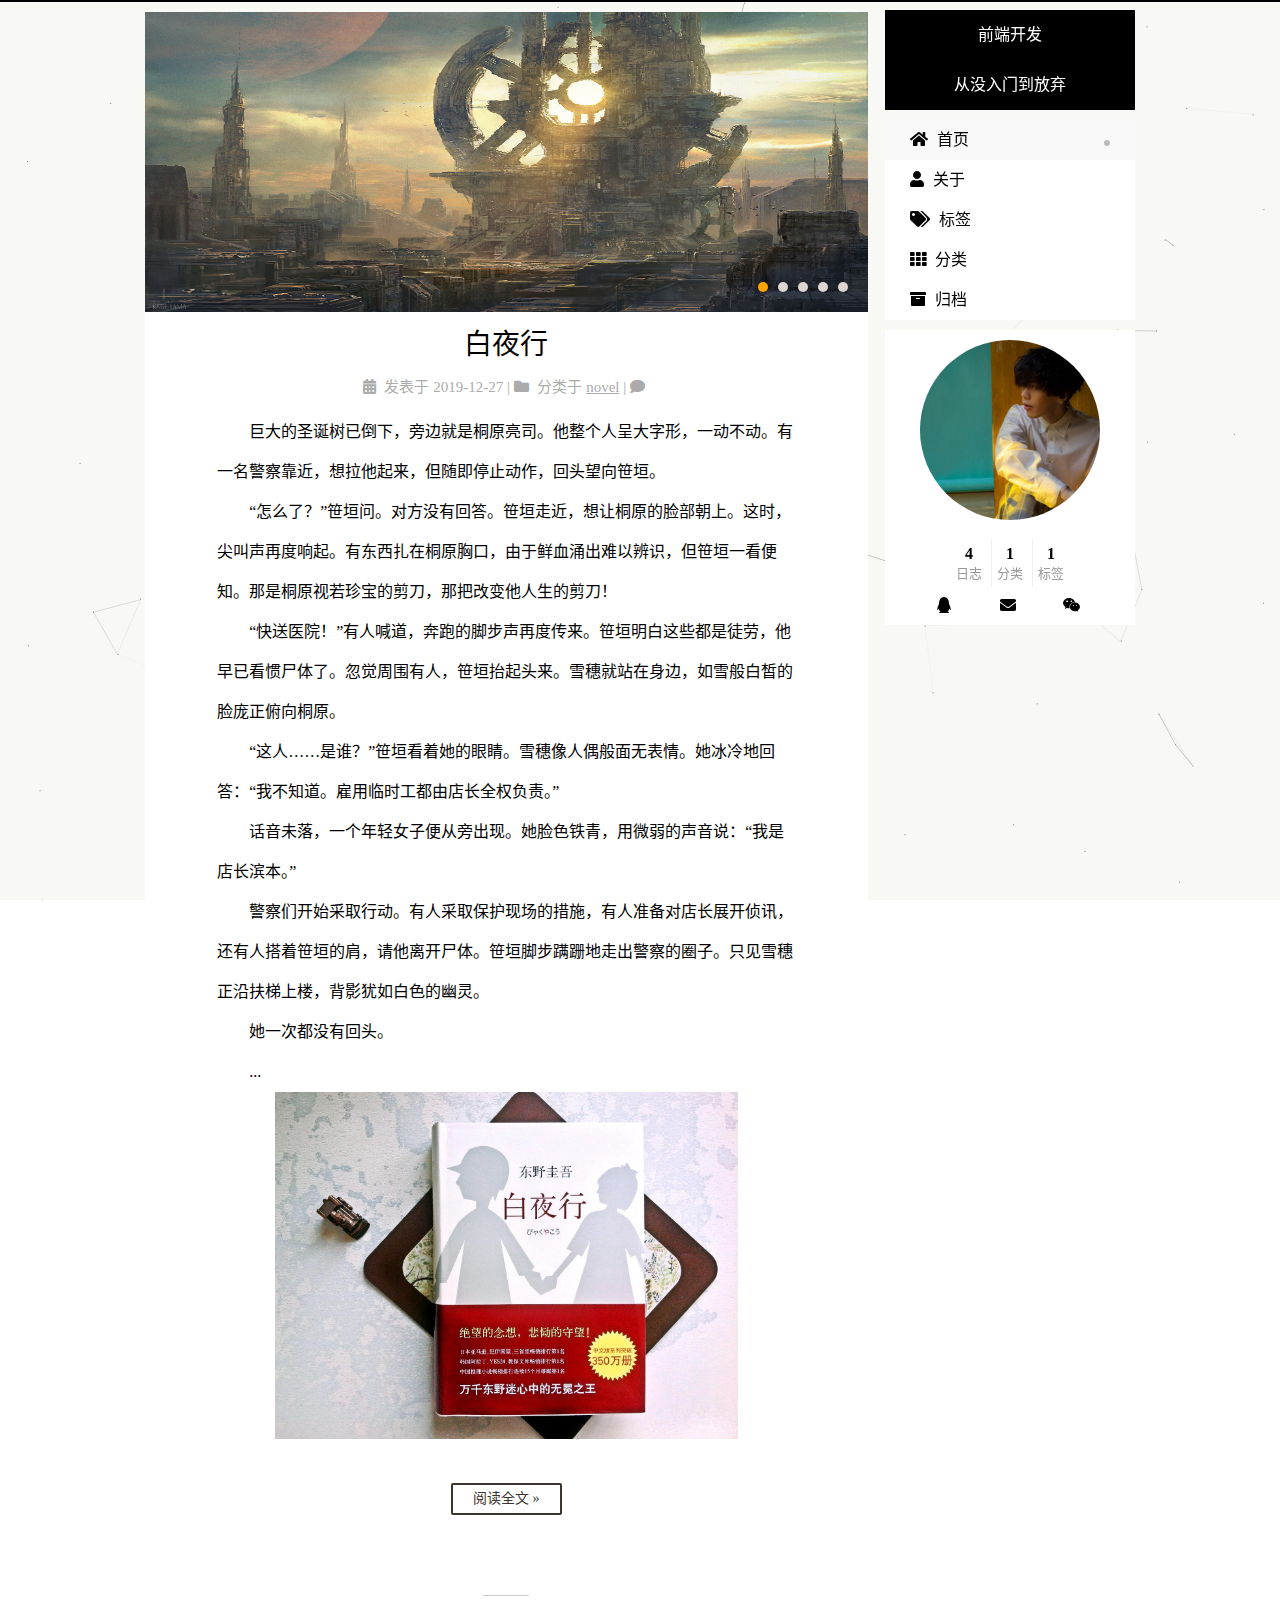
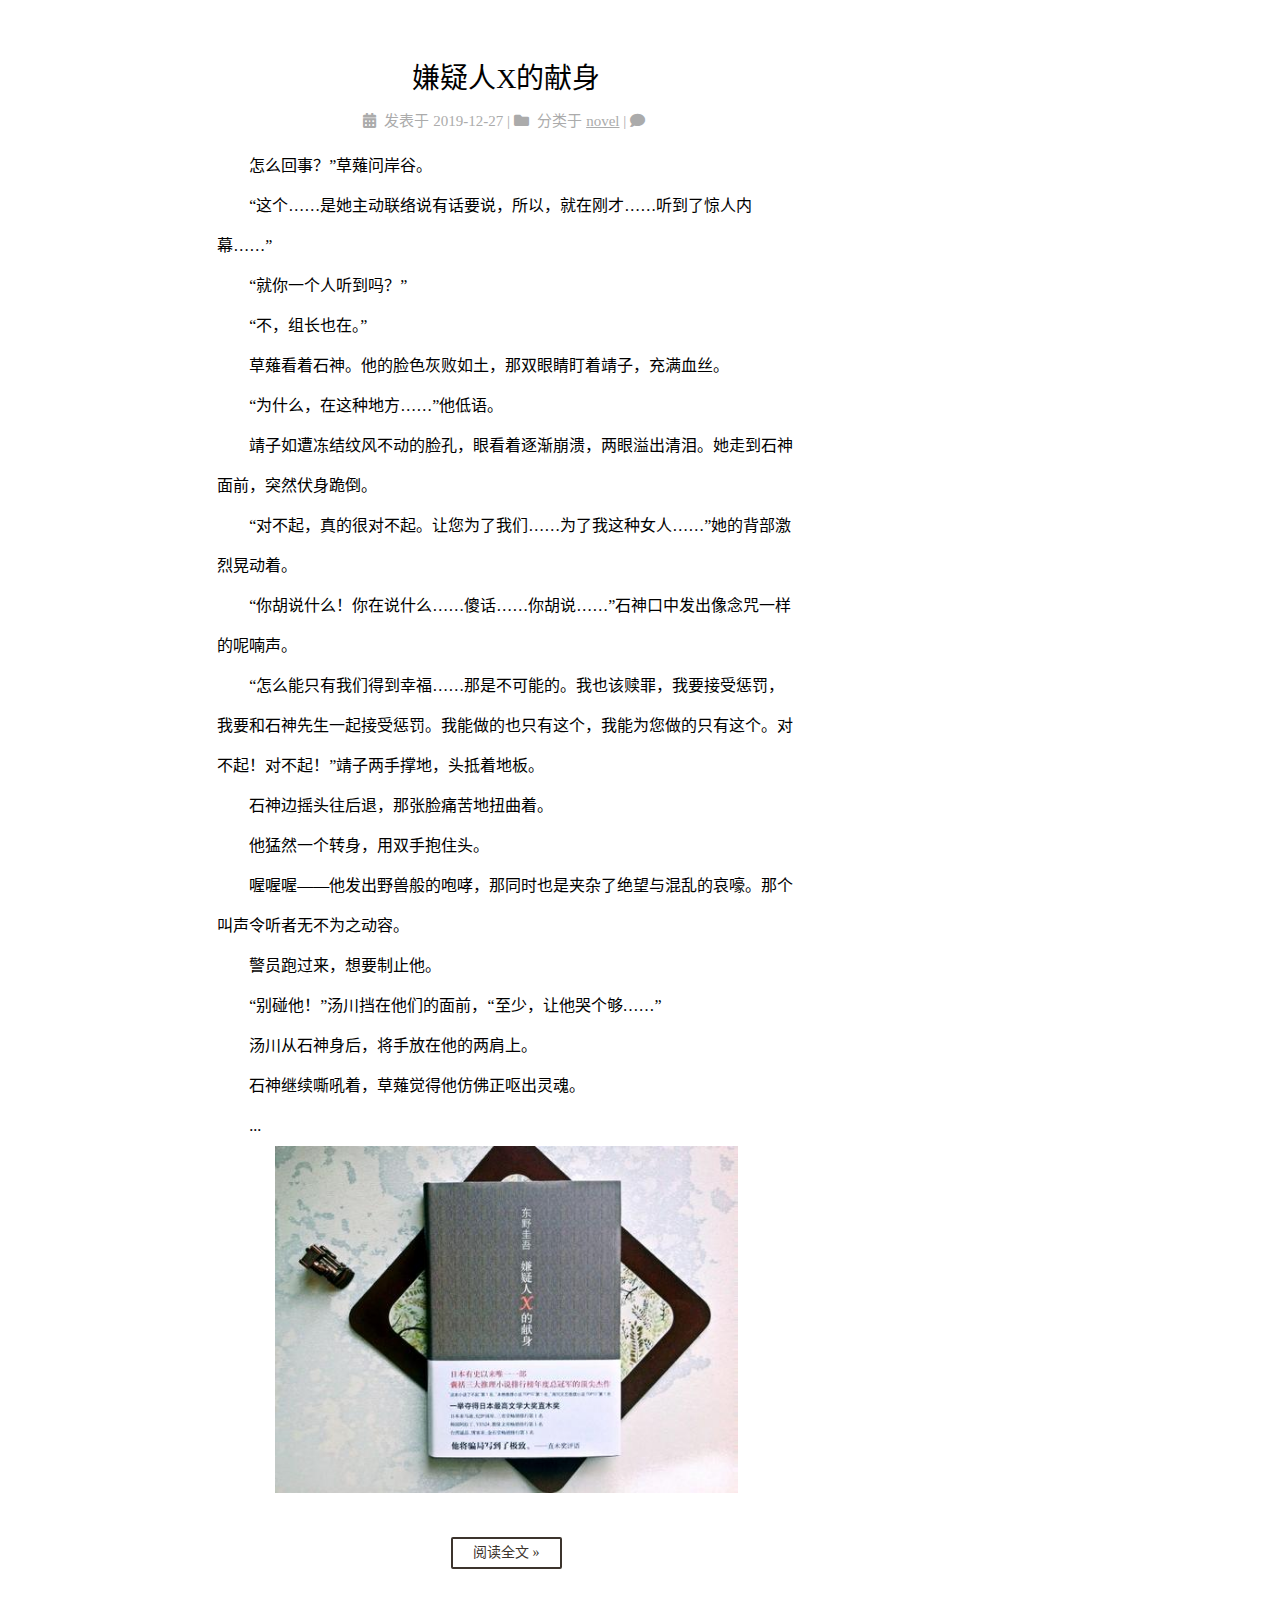
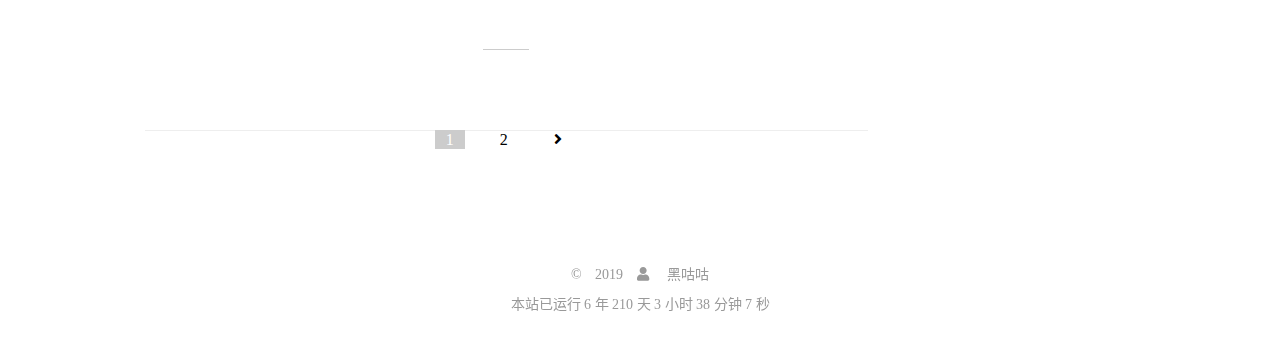
==== index.html @ 4689becc "初始化博客" ====
<!DOCTYPE html>
<html lang="zh-cn">
    <head>
    <meta charset="utf-8">
    <title>黑咕咕个人博客</title> 
    <link href="/public/images/favicon.ico" rel="icon" type="image/x-ico">
    <link rel="stylesheet" type="text/css" href="/public/css/heiGuang.css">
	<link rel="stylesheet"  media="screen and (max-width: 992px)"  type="text/css" href="/public/css/heiGuang.css">
    <link rel="stylesheet" href="/public/lib/fontawesome-free-5.11.2-web/css/all.css">
	<link rel="stylesheet" href="/public/lib/fontawesome-free-5.11.2-web/css/v4-shims.css">
    <script src="/public/js/jquery-1.11.3.js"></script>
    <script type="text/javascript" src="/public/js/heiGuang.js"></script>
</head>
<body>
	<div class="loading">
        <!-- <div class="pic">
            <i></i>
            <i></i>
            <i></i>
            <i></i>
            <i></i>
        </div> -->
        <!-- <div class="loader2"></div> -->
        <div class="loader1">
			<span></span>
			<span></span>
			<span></span>
			<span></span>
			<span></span>
		</div>
    </div>
    <script src="/public/js/jquery-1.11.3.js"></script>
    <script>
        document.onreadystatechange = function(){
            if(document.readyState == "complete"){
                $(".loading").fadeOut();
            }
        }
    </script>
    <div class="back-to-top">
		<i class="fas fa-arrow-up"></i>
		<span id="scrollpercent"><span>0</span>%</span>
	</div>
	<div class="progress">
    </div>
	<script src="/public/js/jquery-1.11.3.js"></script>
    <script>
    	window.onscroll = function(){
    		var scrollNow = window.pageYOffset;
		    var pageClientHeight = document.documentElement.clientHeight;
		    
		    var scrollHeight = Math.max(
		        document.body.scrollHeight, document.documentElement.scrollHeight,
		        document.body.offsetHeight, document.documentElement.offsetHeight,
		        document.body.clientHeight, document.documentElement.clientHeight
		    ) - pageClientHeight; // Full Window Height minus the viewport height
		    
		    var fullWindowHeightInPercentage = Math.round(
		        (scrollNow / scrollHeight) * 100 
		    );

		    if (fullWindowHeightInPercentage >= 2) {
		    	$(".back-to-top").css('display', 'block');
		    	$("#scrollpercent span").html(fullWindowHeightInPercentage);
		    }else{
		    	$(".back-to-top").css('display', 'none');		       
    		}
		}
    </script>
	<center>
		<div class="center">
			<!--  -->
			<div class="center-box">
				<!-- 导航栏 -->
				<div class="header-inner">
					<div class="site-meta">
						<div class="meta">
							<p>前端开发</p>
							<p>从没入门到放弃</p>
						</div>
					</div>
					<div class="site-nav">
						<ul>
							<li class="on"><a href="/index.html"><i class="fas fa-home"></i> 首页</a></li>
							<li><a href="/about"><i class="fas fa-user"></i>  关于</a></li>
							<li><a href=""><i class="fas fa-tags"></i> 标签</a></li>
							<li><a href=""><i class="fas fa-th"></i> 分类</a></li>
							<li><a href="/archive"><i class="fas fa-archive"></i> 归档</a></li>
						</ul>
					</div>
					<div class="site-item">
						<div class="my-item">
							<div class="my-synopsis">
								<p>前端开发，从没入门到放弃</p>
							</div>
							<div class="my-img">
								
							</div>
						</div>
						<!-- <iframe frameborder="no" border="0" marginwidth="0" marginheight="0" width=200 height=50 src="https://music.163.com/outchain/player?type=2&id=412902950&auto=0&height=32"></iframe> -->
						<div class="site-state">
							<div class="state-posts">
								<a href="">
									<span class="state-count">4</span>
									<span class="state-name">日志</span>
								</a>
							</div>
							<div class="state-categories">
								<a href="">
									<span class="state-count">1</span>
									<span class="state-name">分类</span>
								</a>
							</div>
							<div class="state-tags">
								<a href="">
									<span class="state-count">1</span>
									<span class="state-name">标签</span>
								</a>
							</div>
						</div>
						<div class="contact">
							<ul>
								<li title="1850779358"><i class="fab fa-qq"></i></li>
								<li title="1850779358@qq.com"><i class="fas fa-envelope"></i></li>
								<li title="全剧终"><i class="fab fa-weixin"></i></li>
							</ul>
						</div>
					</div>
				</div>
				<input type="checkbox" class="sidebar-checkbox" id="sidebar-checkbox">
				<label for="sidebar-checkbox" class="sidebar-toggle">
			        <span></span>
			    </label>
				<!-- 导航栏结束 -->
				<div class="content-wrap">
					<div class="center-header">
						<img id="img1" src="/public/images/timg1.jpg">
						<img id="img2" src="/public/images/timg2.jpg">
						<img id="img3" src="/public/images/timg3.jpg">
						<img id="img4" src="/public/images/timg4.jpg">
						<img id="img5" src="/public/images/timg5.jpg">
						<ul id="dots">
							<li></li>
						    <li></li>
						    <li></li>
						    <li></li>
						    <li></li>
						</ul>
						<div class="btn-left" style="font-size: 50px"><i class="fas fa-angle-left"></i></div>
						<div class="btn-right" style="font-size: 50px"><i class="fas fa-angle-right"></i></div>
					</div>
					<script type="text/javascript" src="/public/js/jquery-1.11.3.js"></script>
					<script type="text/javascript" src="/public/js/run.js"></script>
					<div class="center-item">
						
<div class="item-header">
	<a href="/novel/2019/12/27/baiyexing.html">白夜行</a>
	<div class="item-i"> 
		<span>
			<i class="fas fa-calendar-alt"></i>
			<span>发表于</span>
			<time>2019-12-27</time>
		</span>
		
		<span>
			<span>|</span>
			<i class="fas fa-folder"></i>
			<span>分类于</span>
			<a class='folder'>novel</a>
		</span>
		
		<span>
			<span>|</span>
			<i class="fas fa-comment"></i>
		</span>
	</div>
</div>
<div class="item-main">
	<p>巨大的圣诞树已倒下，旁边就是桐原亮司。他整个人呈大字形，一动不动。有一名警察靠近，想拉他起来，但随即停止动作，回头望向笹垣。</p>

<p>“怎么了？”笹垣问。对方没有回答。笹垣走近，想让桐原的脸部朝上。这时，尖叫声再度响起。有东西扎在桐原胸口，由于鲜血涌出难以辨识，但笹垣一看便知。那是桐原视若珍宝的剪刀，那把改变他人生的剪刀！</p>

<p>“快送医院！”有人喊道，奔跑的脚步声再度传来。笹垣明白这些都是徒劳，他早已看惯尸体了。忽觉周围有人，笹垣抬起头来。雪穗就站在身边，如雪般白皙的脸庞正俯向桐原。</p>

<p>“这人……是谁？”笹垣看着她的眼睛。雪穗像人偶般面无表情。她冰冷地回答：“我不知道。雇用临时工都由店长全权负责。”</p>

<p>话音未落，一个年轻女子便从旁出现。她脸色铁青，用微弱的声音说：“我是店长滨本。”</p>

<p>警察们开始采取行动。有人采取保护现场的措施，有人准备对店长展开侦讯，还有人搭着笹垣的肩，请他离开尸体。笹垣脚步蹒跚地走出警察的圈子。只见雪穗正沿扶梯上楼，背影犹如白色的幽灵。</p>

<p>她一次都没有回头。</p>


	<p>...</p>
</div>
<div class="item-img">
	<img src="/public/images/baiyexing.jpg">
</div>
<div class="item-button text-center">
	<a class="btn" href="/novel/2019/12/27/baiyexing.html" rel="contents">
		阅读全文 »
	</a>
</div>
<footer class="item-footer">
	<div class="item-eof"></div>
</footer>

<div class="item-header">
	<a href="/novel/2019/12/27/xanyiren.html">嫌疑人X的献身</a>
	<div class="item-i"> 
		<span>
			<i class="fas fa-calendar-alt"></i>
			<span>发表于</span>
			<time>2019-12-27</time>
		</span>
		
		<span>
			<span>|</span>
			<i class="fas fa-folder"></i>
			<span>分类于</span>
			<a class='folder'>novel</a>
		</span>
		
		<span>
			<span>|</span>
			<i class="fas fa-comment"></i>
		</span>
	</div>
</div>
<div class="item-main">
	<p>怎么回事？”草薙问岸谷。</p>

<p>“这个……是她主动联络说有话要说，所以，就在刚才……听到了惊人内幕……”</p>

<p>“就你一个人听到吗？”</p>

<p>“不，组长也在。”</p>

<p>草薙看着石神。他的脸色灰败如土，那双眼睛盯着靖子，充满血丝。</p>

<p>“为什么，在这种地方……”他低语。</p>

<p>靖子如遭冻结纹风不动的脸孔，眼看着逐渐崩溃，两眼溢出清泪。她走到石神面前，突然伏身跪倒。</p>

<p>“对不起，真的很对不起。让您为了我们……为了我这种女人……”她的背部激烈晃动着。</p>

<p>“你胡说什么！你在说什么……傻话……你胡说……”石神口中发出像念咒一样的呢喃声。</p>

<p>“怎么能只有我们得到幸福……那是不可能的。我也该赎罪，我要接受惩罚，我要和石神先生一起接受惩罚。我能做的也只有这个，我能为您做的只有这个。对不起！对不起！”靖子两手撑地，头抵着地板。</p>

<p>石神边摇头往后退，那张脸痛苦地扭曲着。</p>

<p>他猛然一个转身，用双手抱住头。</p>

<p>喔喔喔——他发出野兽般的咆哮，那同时也是夹杂了绝望与混乱的哀嚎。那个叫声令听者无不为之动容。</p>

<p>警员跑过来，想要制止他。</p>

<p>“别碰他！”汤川挡在他们的面前，“至少，让他哭个够……”</p>

<p>汤川从石神身后，将手放在他的两肩上。</p>

<p>石神继续嘶吼着，草薙觉得他仿佛正呕出灵魂。</p>

	<p>...</p>
</div>
<div class="item-img">
	<img src="/public/images/xianyiren.jpg">
</div>
<div class="item-button text-center">
	<a class="btn" href="/novel/2019/12/27/xanyiren.html" rel="contents">
		阅读全文 »
	</a>
</div>
<footer class="item-footer">
	<div class="item-eof"></div>
</footer>

					</div>
					<nav class="pagination">
						
						
						
						<a class="page-number current" href="">1</a>
						
						
						
						<a class="page-number" href="/page2">2</a>
						
						
						
						<a class="extend next" rel="next" href="/page2"><i class="fas fa-angle-right"></i></a>
						
					</nav>
				</div>
			</div>
			<!--  -->
			<div class="footer">
				<div class="footer-inner">
					<div class="copyright">
						<span>©</span>
						<span>2019</span>
						<span><i class="fas fa-user"></i></span>
						<span>黑咕咕</span>
					</div>
					<div class="showDays">本站已运行 0 年 0 天 0 小时 0 分钟 0 秒</div>
				</div>
			</div>
			<script type="text/javascript" src="/public/js/jquery-1.11.3.js"></script>
			<script type="text/javascript" src="/public/js/time.js"></script>
		</div>
	</center>
</body>
</html>
---- public/css/heiGuang.css ----
* {
	margin: 0;
	padding: 0;
}

ul {
	list-style: none;
}

a {
	color: #000;
	text-decoration: none;
}

i {
	margin-right: 5px; 
}

p {
	text-indent: 2em;
}

.loading{
    width:100%;
    height:100%;
    position:fixed;
    top:0;
    left:0;
    z-index:9999;
    background-color:#fff;
}

/*.loading .pic{
    width:50px;
    height:50px;
    position:absolute;
    top:0;
    bottom:0;
    left:0;
    right:0;
    margin:auto;
}
.loading .pic i{
    display:block;
    float:left;
    width:6px;
    height:50px;
    background-color:#399;
    margin:0 2px;
    -webkit-transform:scaleY(0.4);
    transform:scaleY(0.4);
    -webkit-animation:load 1.2s infinite;
    animation:load 1.2s infinite;
}
.loading .pic i:nth-child(2){
    -webkit-animation-delay:0.1s;
    animation-delay:0.1s;
}
.loading .pic i:nth-child(3){
    -webkit-animation-delay:0.2s;
    animation-delay:0.2s;
}
.loading .pic i:nth-child(4){
    -webkit-animation-delay:0.3s;
    animation-delay:0.3s;
}
.loading .pic i:nth-child(5){
    -webkit-animation-delay:0.4s;
    animation-delay:0.4s;
}
@-webkit-keyframes load{
    0%,40%,100%{
        -webkit-transform:scaleY(0.4);
        transform:scaleY(0.4);
    }
    20%{
        -webkit-transform:scaleY(1);
        transform:scaleY(1)
    }
}
@keyframes load{
    0%,40%,100%{
        -webkit-transform:scaleY(0.4);
        transform:scaleY(0.4);
    }
    20%{
        -webkit-transform:scaleY(1);
        transform:scaleY(1)
    }
}
*/

.loader1 {
	width:100px;
    height:100px;
    position:absolute;
    top:0;
    bottom:0;
    left:0;
    right:0;
    margin:auto;
	display:inline-block;
	font-size:0px;
	padding:0px;
}
.loader1 span {
   vertical-align:middle;
   border-radius:100%;
   
   display:inline-block;
   width:10px;
   height:10px;
   margin:3px 2px;
   -webkit-animation:loader1 0.8s linear infinite alternate;
   animation:loader1 0.8s linear infinite alternate;
}
.loader1 span:nth-child(1) {
   -webkit-animation-delay:-1s;
   animation-delay:-1s;
  background:rgba(245, 103, 115,0.6);
}
.loader1 span:nth-child(2) {
   -webkit-animation-delay:-0.8s;
   animation-delay:-0.8s;
  background:rgba(245, 103, 115,0.8);
}
.loader1 span:nth-child(3) {
   -webkit-animation-delay:-0.26666s;
   animation-delay:-0.26666s;
  background:rgba(245, 103, 115,1);
}
.loader1 span:nth-child(4) {
   -webkit-animation-delay:-0.8s;
   animation-delay:-0.8s;
  background:rgba(245, 103, 115,0.8);
  
}
.loader1 span:nth-child(5) {
   -webkit-animation-delay:-1s;
   animation-delay:-1s;
  background:rgba(245, 103, 115,0.4);
}

@keyframes loader1 {
   from {transform: scale(0, 0);}
   to {transform: scale(1, 1);}
}
@-webkit-keyframes loader1 {
   from {-webkit-transform: scale(0, 0);}
   to {-webkit-transform: scale(1, 1);}
}

.back-to-top {
	box-sizing: border-box;
    position: fixed;
    display: none;
    margin-bottom: 20px;
    bottom: 0px;
    right: 30px;
    z-index: 1050;
    padding: 0 6px;
    width: initial;
    background: #393e46;
    font-size: 20px;
    opacity: .6;
    color: #fff;
    cursor: pointer;
    text-align: center;
    -webkit-transform: translateZ(0);
    transition-property: bottom;
    transition-duration: .2s;
    transition-timing-function: ease-in-out;
    transition-delay: 0s;
}


/*.loader2 {
	position:absolute;
	top:0;
	bottom:0;
	left:0;
	right:0;
	margin:auto;
	width:25px;
	height:25px;
	display:inline-block;
	padding:0px;
	border-radius:100%;
	border:5px solid;
	border-top-color:rgba(254, 168, 23, 0.65);
	border-bottom-color:rgba(57, 154, 219, 0.65);
	border-left-color:rgba(188, 84, 93, 0.95);
	border-right-color:rgba(137, 188, 79, 0.95);
	-webkit-animation: loader2 2s ease-in-out infinite alternate;
	animation: loader2 2s ease-in-out infinite alternate;
}
@keyframes loader2 {
   from {transform: rotate(0deg);}
   to {transform: rotate(720deg);}
}
@-webkit-keyframes loader2 {
   from {-webkit-transform: rotate(0deg);}
   to {-webkit-transform: rotate(720deg);}
}

.github-corner:hover .octo-arm {
	animation: octocat-wave 560ms ease-in-out
}
@keyframes octocat-wave {
	0%, 100% {
		transform: rotate(0)
	}
	20%, 60% {
		transform: rotate(-25deg)
	}
	40%, 80% {
		transform: rotate(10deg)
	}
}*/

@media (max-width:500px) {
	.github-corner:hover .octo-arm {
  		animation: none
	}
	.github-corner .octo-arm {
  		animation: octocat-wave 560ms ease-in-out
	}
}

.progress , 
.progress-bar {
	top: 0;
	left: 0;
	width: 0;
	height: 2px;
}

.progress {
	width: 100%;
	position: relative;
	background-color: #000;
}

.progress-bar {
	position: fixed;
	background-color: red;
	z-index: 9999;
}

.center {	
	margin-top:10px; 
	width: 100%;
}

.center-box {
	position: relative;
	width: 990px;
	display: flex;
	justify-content: space-between;
	align-items: center;
	flex-wrap: wrap;
}

.header-inner {
	position: fixed;
	width: 250px;
	top: 10px;
	right: 260px;
}

.site-meta {
	width: 100%;
	display: flex;
	justify-content: center;
	align-items: center;
	flex-wrap: wrap;
	background:  #fff;
}

.meta {
	width: 100%;
	height: 100px;
	background-color: #000;
}


.meta p{
	height: 50px;
	line-height: 50px;
	color: #fff;
	text-indent: 0;
}

.site-nav ,
.post-site-nav {
	width: 100%;
	z-index: 100px;
	margin-top: 10px;
	background-color: #fff;
}

.site-nav li ,
.post-site-nav li {
	width: 100%;
	height: 40px;
	cursor: pointer;
}

.site-nav .on ,
.post-site-nav .on{
	background-color: rgb(249,249,249);
}

.site-nav li:hover ,
.post-site-nav li:hover {
	background-color: rgb(249,249,249);
}

.site-nav a ,
.post-site-nav a {
	position: relative;
	width: 80%;
	height: 40px;
	line-height: 40px;
	text-align: left;
	color: #000;
	display: block;
}

.site-nav .on a:after ,
.post-site-nav .on a:after{
	content: ' ';
    position: absolute;
    top: 50%;
    right: 0;
    display: block;
    width: 6px;
    height: 6px;
    border-radius: 50%;
    background-color: rgb(187,187,187);
}

.site-item {
	margin-top: 10px;	
	width: 100%;
	display: flex;
	justify-content: center;
	flex-wrap: wrap;
	align-items: center;
	background-color: #fff;
}

.my-item {
	position: relative;
	width: 200px;
	height: 200px;	
	display: flex;
	justify-content: center;
	flex-wrap: wrap;
	align-items: center;
}

.my-img {
	position: absolute;
	width: 90%;
	height: 90%;
	background: url("../images/my.jpg");
	background-size: cover;
	border-radius: 50%;
}

.my-img {
	-webkit-transform-style: preserve-3d;
	transform-style: preserve-3d;
	-webkit-transition: all 0.5s ease-in-out;
	transition: all 1s ease-in-out;
	-webkit-transform-origin: 0% 100%;
	transform-origin: 0% 100%;
	-webkit-perspective: 800px;
	perspective: 800px;
}

.my-item:hover .my-img {
	-webkit-transform: rotate3d(0,1,0,-180deg);
	transform: rotate3d(0,1,0,-180deg);
}

.my-item img {
	width: 100%;
	height: 100%;
}

.my-synopsis {
	position: absolute;
	width: 60%;
	height: 60%;
	text-align: center;
	color: #000;
}

.my-synopsis p{
	text-indent: 0;
}

.site-state {
	margin: 10px;
}

.site-state a{
	color: #000;
}

.site-state div {
	text-align: center;
	padding: 5px;
	display: inline-block;
}

.state-categories, .state-tags{
	border-left: 1px solid rgb(238,238,238);
}

.state-count {
	display: block;
    text-align: center;
    color: inherit;
    font-weight: 600;
    font-size: 16px;
}

.state-name {
	font-size: 13px;
    color: #999;
}

.contact {
	width: 100%;
	color: #000;
	margin-bottom: 10px;
}

.contact ul {
	width: 80%;
}

.contact li {
	width: 30%;
	display: inline-block;
}

.sidebar-checkbox ,
.sidebar-toggle {
	display: none;
	z-index: 999;
}

.content-wrap ,
.post-wrap{
	width: 73%;
	background-color: #fff;
}

.sidebar-toggle {
    position: absolute;
    top: 30px;
    left: 8px;
    width: 35px;
    height: 30px;
    border-radius: 3px;
    z-index: 999;
    cursor: pointer;
}

.sidebar-toggle span,
.sidebar-toggle span:before,
.sidebar-toggle span:after {
    position: absolute;
    width: 25px;
    height: 2px;
    background: rgb(106,159,181);
}

.sidebar-toggle span {
    top: 14px;
    right: 2px;
}

.sidebar-toggle span:before {
    content: '';
    right: 0;
    top: -7px;
}

.sidebar-toggle span:after {
    content: '';
    right: 0;
    top: 7px;
}

#sidebar-checkbox:checked~.content-wrap ,
#sidebar-checkbox:checked~.post-wrap {
    -webkit-transform: translateY(200px);
    transform: translateY(200px);
}

#sidebar-checkbox:checked~.sidebar-toggle {
    background: rgba(0,0,0,.4);
}

#sidebar-checkbox:checked~.sidebar-toggle span,
#sidebar-checkbox:checked~.sidebar-toggle span:before,
#sidebar-checkbox:checked~.sidebar-toggle span:after {
    background: white;
}

.center-header {
	width: 100%;
	height: 300px;
	position: relative;
}

.center-header:hover .btn-left {
	display: block;
}

.center-header:hover .btn-right {
	display: block;
}

.center-header img {
	position: absolute;
	top: 0;
	left: 0;
	width: 100%;
	height: 100%;
}

#img1 {
	opacity:1;
}

#img2, 
#img3, 
#img4, 
#img5{
	opacity:0;
}

#dots {
	position:absolute;
    right:20px;
    bottom:10px;
    height:20px;
}

#dots li {
	list-style: none;
    float:left;
    margin-left:10px;
    width:10px;
    height:10px;
    border-radius:50%;
    background-color:#DFD5D0;
    cursor: pointer;
}

.btn-left, 
.btn-right {
	position: absolute;
	top:40%;
    border-radius: 5px;
    background: rgba(255, 255, 255, 0.3);
    cursor: pointer;
    display: none;
}

.btn-left { 
    left:0px;
}

.btn-right {
	right:0px;
}

.center-item ,
.post-item { 
	margin-top: 10px;
	margin-bottom: 10px;
	width: 80%;
}

.item-header ，
.post-item-header {
	width: 100%;
}

.post-item-header h1 {
	font-size: 28px;
	font-family: "宋体";
	font-weight: 500;
}

.item-header a {
	color: #000;
	text-decoration: none;
	position: relative;
	font-size: 28px;
	font-family: "宋体";
	font-weight: 500;
}

.item-header a:after {
	content: ' ';
    position: absolute;
    z-index: 2;
    bottom: 0;
    left: 50%;
    display: block;
    width: 100%;
    height: 2px;
    transform: translate(-50%);
}

.item-header a:hover:after {
    height: 2px;
    animation: ad_width .2s linear forwards;
    background: #000;
}

@keyframes ad_width {
    from {
        width: 0
    }

    to {
        width: 100%;
    }
}

.item-header .folder ,
.post-item-i .folder {
	font-size: 15px;
	font-family: "宋体";
	font-weight: normal;
	color: rgb(171,171,171);
	text-decoration: underline;
	cursor: pointer;
}

.item-header .folder:hover:after {
	height: 0;
}

.item-i ,
.post-item-i {
	height: 30px;
	line-height: 30px;
	font-size: 15px;
	font-family: "宋体";
	font-weight: normal;
	margin: 10px 0;
}

.item-i span ,
.post-item-i span{
	color: rgb(171,171,171);
}

.item-main p ,
.post-item-main p{
	text-align: left;
	line-height: 40px;
}

.item-main a {
	display: inline-block;
	color: #000;
	text-align: left;
	line-height: 40px;
	border-radius: 5px;
	background-color: rgb(238,238,238);
}

.item-main a:hover {
	background-color: rgb(215,239,255);
}

table {
	margin: 30px 0;
    width: 100%;
    border-collapse: collapse;
    border-spacing: 0;
    border: 1px solid #ddd;
    font-size: 14px;
    table-layout: fixed;
    word-wrap: break-all;
}

table>tbody>tr:nth-of-type(odd) {
    background-color: #f9f9f9;
}

thead {
    display: table-header-group;
    vertical-align: middle;
    border-color: inherit;
}

tr {
    display: table-row;
    vertical-align: inherit;
    border-color: inherit;
}

th {
    padding-bottom: 10px;
    font-weight: 700;
}

th, td {
    padding: 8px;
    text-align: left;
    vertical-align: middle;
    font-weight: 400;
    border-bottom: 3px solid #ddd;
    border-right: 1px solid #eee;
}

.item-img {
	width: 80%;
}

.item-img img{
	width: 100%;
}

.item-button {
	margin-top: 40px;
}

.text-center {
    text-align: center;
}

.btn {
    display: inline-block;
    padding: 0 20px;
    font-size: 14px;
    color: #3c342d;
    background: #fff;
    border: 2px solid #3c342d;
    text-decoration: none;
    border-radius: 2px;
    transition-property: background-color;
    transition-duration: .2s;
    transition-timing-function: ease-in-out;
    transition-delay: 0s;
    line-height: 2;
}

.btn:hover {
	color: #fff;
	background: rgb(57,62,70);
}

.post-copyright {
 	margin: 2em 0 0;
    padding: .5em 1em;
    border-left: 3px solid #ff1700;
    background-color: #f9f9f9;
    list-style: none;
    text-align: left;
}

.post-copyright a {
	height: 30px;
	line-height: 30px;
	color: #3c342d;
    text-decoration: none;
    outline: none;
    border-bottom: 1px solid #999;
    word-wrap: break-word;
}

footer{
	display: block;
}

.item-footer {
	width: 100%;
	display: block;
}

.item-eof {
	display: block;
    margin-top: 80px;
    margin-bottom: 60px;
    width: 8%;
    height: 1px;
    background: #ccc;
    text-align: center;
}

.post-footer {
	margin: 10px;
}

.post-nav {
	display: table;
	width: 100%;
	margin-top: 15px;
	border-top: 2px solid #f9f9f9;
}

.post-tags {
	margin-top: 40px;
}

.post-tags a {
    display: inline-block;
    margin-right: 10px;
    font-size: 15px;
}

.post-nav-item {
    display: table-cell;
    padding: 10px 0 0;
    width: 50%;
    vertical-align: top;
}

.post-nav-item a {
	position: relative;
    display: block;
    line-height: 25px;
    font-size: 14px;
    color: #3c342d;
    border-bottom: none;
}

.post-nav-divider{
	display: table-cell;
    width: 10%;
}   

.post-nav-prev {
    text-align: right;
}

.post-nav-next {
    text-align: left;
}

.pagination {
    margin: 80px 0 40px;
    text-align: center;
    border-top: 1px solid #eee;
}

.pagination .page-number.current {
    color: #fff;
    background: #ccc;
    border-top-color: #ccc;
}

.pagination .page-number:hover {
	border-top: 1px solid #000;
}

.pagination .page-number.current:hover {
	border-top: none;
}

.pagination .prev, 
.pagination .next, 
.pagination .page-number {
    border-bottom: 0;
    border-top: 1px solid #eee;
    transition-property: border-color;
    transition-duration: .2s;
    transition-timing-function: ease-in-out;
    transition-delay: 0s;
}

.page-number-basic, 
.pagination .prev, 
.pagination .next, 
.pagination .page-number, 
.pagination .space {
    display: inline-block;
    position: relative;
    top: -1px;
    margin: 0 10px;
    padding: 0 11px;
}

.footer {
	margin-top: 50px;
	height: 100px;
    font-size: 14px;
    line-height: 30px;
    color: #999;
    display: flex;
    justify-content: center;
    align-items: center;
}

.footer {
    width: 100%;
    min-height: 100px;
}

.footer-inner {
   width: 65%;
}

.copyright{
	width: 100%;
}

.copyright span{
	margin: 5px;
}

@media screen and (max-width:990px) {
	.center {
		margin-top: 0;
	}

	.center-box {
		width: 100%;
		margin-bottom: 0;
	}

	.header-inner {
		position: relative;
		display: inline-block;
		width: 100%;
		top: 0;		
	}

	.site-item {
		display: none;
	}

	.sidebar-toggle {
		display: block;
	}

	.content-wrap ,
	.post-wrap {
		position: relative;
		width: 100%;
		top: -200px;
	    -webkit-transition: all .3s ease-in-out;
	    transition: all .3s ease-in-out;
	}

	.site-nav a ,
	.post-site-nav a{
		width: 95%;
	}

	.pagination {
		margin: 0;
	}

	.footer {
		margin-top: 0;
	}
}
---- public/css/heiGuang.css ----
* {
	margin: 0;
	padding: 0;
}

ul {
	list-style: none;
}

a {
	color: #000;
	text-decoration: none;
}

i {
	margin-right: 5px; 
}

p {
	text-indent: 2em;
}

.loading{
    width:100%;
    height:100%;
    position:fixed;
    top:0;
    left:0;
    z-index:9999;
    background-color:#fff;
}

/*.loading .pic{
    width:50px;
    height:50px;
    position:absolute;
    top:0;
    bottom:0;
    left:0;
    right:0;
    margin:auto;
}
.loading .pic i{
    display:block;
    float:left;
    width:6px;
    height:50px;
    background-color:#399;
    margin:0 2px;
    -webkit-transform:scaleY(0.4);
    transform:scaleY(0.4);
    -webkit-animation:load 1.2s infinite;
    animation:load 1.2s infinite;
}
.loading .pic i:nth-child(2){
    -webkit-animation-delay:0.1s;
    animation-delay:0.1s;
}
.loading .pic i:nth-child(3){
    -webkit-animation-delay:0.2s;
    animation-delay:0.2s;
}
.loading .pic i:nth-child(4){
    -webkit-animation-delay:0.3s;
    animation-delay:0.3s;
}
.loading .pic i:nth-child(5){
    -webkit-animation-delay:0.4s;
    animation-delay:0.4s;
}
@-webkit-keyframes load{
    0%,40%,100%{
        -webkit-transform:scaleY(0.4);
        transform:scaleY(0.4);
    }
    20%{
        -webkit-transform:scaleY(1);
        transform:scaleY(1)
    }
}
@keyframes load{
    0%,40%,100%{
        -webkit-transform:scaleY(0.4);
        transform:scaleY(0.4);
    }
    20%{
        -webkit-transform:scaleY(1);
        transform:scaleY(1)
    }
}
*/

.loader1 {
	width:100px;
    height:100px;
    position:absolute;
    top:0;
    bottom:0;
    left:0;
    right:0;
    margin:auto;
	display:inline-block;
	font-size:0px;
	padding:0px;
}
.loader1 span {
   vertical-align:middle;
   border-radius:100%;
   
   display:inline-block;
   width:10px;
   height:10px;
   margin:3px 2px;
   -webkit-animation:loader1 0.8s linear infinite alternate;
   animation:loader1 0.8s linear infinite alternate;
}
.loader1 span:nth-child(1) {
   -webkit-animation-delay:-1s;
   animation-delay:-1s;
  background:rgba(245, 103, 115,0.6);
}
.loader1 span:nth-child(2) {
   -webkit-animation-delay:-0.8s;
   animation-delay:-0.8s;
  background:rgba(245, 103, 115,0.8);
}
.loader1 span:nth-child(3) {
   -webkit-animation-delay:-0.26666s;
   animation-delay:-0.26666s;
  background:rgba(245, 103, 115,1);
}
.loader1 span:nth-child(4) {
   -webkit-animation-delay:-0.8s;
   animation-delay:-0.8s;
  background:rgba(245, 103, 115,0.8);
  
}
.loader1 span:nth-child(5) {
   -webkit-animation-delay:-1s;
   animation-delay:-1s;
  background:rgba(245, 103, 115,0.4);
}

@keyframes loader1 {
   from {transform: scale(0, 0);}
   to {transform: scale(1, 1);}
}
@-webkit-keyframes loader1 {
   from {-webkit-transform: scale(0, 0);}
   to {-webkit-transform: scale(1, 1);}
}

.back-to-top {
	box-sizing: border-box;
    position: fixed;
    display: none;
    margin-bottom: 20px;
    bottom: 0px;
    right: 30px;
    z-index: 1050;
    padding: 0 6px;
    width: initial;
    background: #393e46;
    font-size: 20px;
    opacity: .6;
    color: #fff;
    cursor: pointer;
    text-align: center;
    -webkit-transform: translateZ(0);
    transition-property: bottom;
    transition-duration: .2s;
    transition-timing-function: ease-in-out;
    transition-delay: 0s;
}


/*.loader2 {
	position:absolute;
	top:0;
	bottom:0;
	left:0;
	right:0;
	margin:auto;
	width:25px;
	height:25px;
	display:inline-block;
	padding:0px;
	border-radius:100%;
	border:5px solid;
	border-top-color:rgba(254, 168, 23, 0.65);
	border-bottom-color:rgba(57, 154, 219, 0.65);
	border-left-color:rgba(188, 84, 93, 0.95);
	border-right-color:rgba(137, 188, 79, 0.95);
	-webkit-animation: loader2 2s ease-in-out infinite alternate;
	animation: loader2 2s ease-in-out infinite alternate;
}
@keyframes loader2 {
   from {transform: rotate(0deg);}
   to {transform: rotate(720deg);}
}
@-webkit-keyframes loader2 {
   from {-webkit-transform: rotate(0deg);}
   to {-webkit-transform: rotate(720deg);}
}

.github-corner:hover .octo-arm {
	animation: octocat-wave 560ms ease-in-out
}
@keyframes octocat-wave {
	0%, 100% {
		transform: rotate(0)
	}
	20%, 60% {
		transform: rotate(-25deg)
	}
	40%, 80% {
		transform: rotate(10deg)
	}
}*/

@media (max-width:500px) {
	.github-corner:hover .octo-arm {
  		animation: none
	}
	.github-corner .octo-arm {
  		animation: octocat-wave 560ms ease-in-out
	}
}

.progress , 
.progress-bar {
	top: 0;
	left: 0;
	width: 0;
	height: 2px;
}

.progress {
	width: 100%;
	position: relative;
	background-color: #000;
}

.progress-bar {
	position: fixed;
	background-color: red;
	z-index: 9999;
}

.center {	
	margin-top:10px; 
	width: 100%;
}

.center-box {
	position: relative;
	width: 990px;
	display: flex;
	justify-content: space-between;
	align-items: center;
	flex-wrap: wrap;
}

.header-inner {
	position: fixed;
	width: 250px;
	top: 10px;
	right: 260px;
}

.site-meta {
	width: 100%;
	display: flex;
	justify-content: center;
	align-items: center;
	flex-wrap: wrap;
	background:  #fff;
}

.meta {
	width: 100%;
	height: 100px;
	background-color: #000;
}


.meta p{
	height: 50px;
	line-height: 50px;
	color: #fff;
	text-indent: 0;
}

.site-nav ,
.post-site-nav {
	width: 100%;
	z-index: 100px;
	margin-top: 10px;
	background-color: #fff;
}

.site-nav li ,
.post-site-nav li {
	width: 100%;
	height: 40px;
	cursor: pointer;
}

.site-nav .on ,
.post-site-nav .on{
	background-color: rgb(249,249,249);
}

.site-nav li:hover ,
.post-site-nav li:hover {
	background-color: rgb(249,249,249);
}

.site-nav a ,
.post-site-nav a {
	position: relative;
	width: 80%;
	height: 40px;
	line-height: 40px;
	text-align: left;
	color: #000;
	display: block;
}

.site-nav .on a:after ,
.post-site-nav .on a:after{
	content: ' ';
    position: absolute;
    top: 50%;
    right: 0;
    display: block;
    width: 6px;
    height: 6px;
    border-radius: 50%;
    background-color: rgb(187,187,187);
}

.site-item {
	margin-top: 10px;	
	width: 100%;
	display: flex;
	justify-content: center;
	flex-wrap: wrap;
	align-items: center;
	background-color: #fff;
}

.my-item {
	position: relative;
	width: 200px;
	height: 200px;	
	display: flex;
	justify-content: center;
	flex-wrap: wrap;
	align-items: center;
}

.my-img {
	position: absolute;
	width: 90%;
	height: 90%;
	background: url("../images/my.jpg");
	background-size: cover;
	border-radius: 50%;
}

.my-img {
	-webkit-transform-style: preserve-3d;
	transform-style: preserve-3d;
	-webkit-transition: all 0.5s ease-in-out;
	transition: all 1s ease-in-out;
	-webkit-transform-origin: 0% 100%;
	transform-origin: 0% 100%;
	-webkit-perspective: 800px;
	perspective: 800px;
}

.my-item:hover .my-img {
	-webkit-transform: rotate3d(0,1,0,-180deg);
	transform: rotate3d(0,1,0,-180deg);
}

.my-item img {
	width: 100%;
	height: 100%;
}

.my-synopsis {
	position: absolute;
	width: 60%;
	height: 60%;
	text-align: center;
	color: #000;
}

.my-synopsis p{
	text-indent: 0;
}

.site-state {
	margin: 10px;
}

.site-state a{
	color: #000;
}

.site-state div {
	text-align: center;
	padding: 5px;
	display: inline-block;
}

.state-categories, .state-tags{
	border-left: 1px solid rgb(238,238,238);
}

.state-count {
	display: block;
    text-align: center;
    color: inherit;
    font-weight: 600;
    font-size: 16px;
}

.state-name {
	font-size: 13px;
    color: #999;
}

.contact {
	width: 100%;
	color: #000;
	margin-bottom: 10px;
}

.contact ul {
	width: 80%;
}

.contact li {
	width: 30%;
	display: inline-block;
}

.sidebar-checkbox ,
.sidebar-toggle {
	display: none;
	z-index: 999;
}

.content-wrap ,
.post-wrap{
	width: 73%;
	background-color: #fff;
}

.sidebar-toggle {
    position: absolute;
    top: 30px;
    left: 8px;
    width: 35px;
    height: 30px;
    border-radius: 3px;
    z-index: 999;
    cursor: pointer;
}

.sidebar-toggle span,
.sidebar-toggle span:before,
.sidebar-toggle span:after {
    position: absolute;
    width: 25px;
    height: 2px;
    background: rgb(106,159,181);
}

.sidebar-toggle span {
    top: 14px;
    right: 2px;
}

.sidebar-toggle span:before {
    content: '';
    right: 0;
    top: -7px;
}

.sidebar-toggle span:after {
    content: '';
    right: 0;
    top: 7px;
}

#sidebar-checkbox:checked~.content-wrap ,
#sidebar-checkbox:checked~.post-wrap {
    -webkit-transform: translateY(200px);
    transform: translateY(200px);
}

#sidebar-checkbox:checked~.sidebar-toggle {
    background: rgba(0,0,0,.4);
}

#sidebar-checkbox:checked~.sidebar-toggle span,
#sidebar-checkbox:checked~.sidebar-toggle span:before,
#sidebar-checkbox:checked~.sidebar-toggle span:after {
    background: white;
}

.center-header {
	width: 100%;
	height: 300px;
	position: relative;
}

.center-header:hover .btn-left {
	display: block;
}

.center-header:hover .btn-right {
	display: block;
}

.center-header img {
	position: absolute;
	top: 0;
	left: 0;
	width: 100%;
	height: 100%;
}

#img1 {
	opacity:1;
}

#img2, 
#img3, 
#img4, 
#img5{
	opacity:0;
}

#dots {
	position:absolute;
    right:20px;
    bottom:10px;
    height:20px;
}

#dots li {
	list-style: none;
    float:left;
    margin-left:10px;
    width:10px;
    height:10px;
    border-radius:50%;
    background-color:#DFD5D0;
    cursor: pointer;
}

.btn-left, 
.btn-right {
	position: absolute;
	top:40%;
    border-radius: 5px;
    background: rgba(255, 255, 255, 0.3);
    cursor: pointer;
    display: none;
}

.btn-left { 
    left:0px;
}

.btn-right {
	right:0px;
}

.center-item ,
.post-item { 
	margin-top: 10px;
	margin-bottom: 10px;
	width: 80%;
}

.item-header ，
.post-item-header {
	width: 100%;
}

.post-item-header h1 {
	font-size: 28px;
	font-family: "宋体";
	font-weight: 500;
}

.item-header a {
	color: #000;
	text-decoration: none;
	position: relative;
	font-size: 28px;
	font-family: "宋体";
	font-weight: 500;
}

.item-header a:after {
	content: ' ';
    position: absolute;
    z-index: 2;
    bottom: 0;
    left: 50%;
    display: block;
    width: 100%;
    height: 2px;
    transform: translate(-50%);
}

.item-header a:hover:after {
    height: 2px;
    animation: ad_width .2s linear forwards;
    background: #000;
}

@keyframes ad_width {
    from {
        width: 0
    }

    to {
        width: 100%;
    }
}

.item-header .folder ,
.post-item-i .folder {
	font-size: 15px;
	font-family: "宋体";
	font-weight: normal;
	color: rgb(171,171,171);
	text-decoration: underline;
	cursor: pointer;
}

.item-header .folder:hover:after {
	height: 0;
}

.item-i ,
.post-item-i {
	height: 30px;
	line-height: 30px;
	font-size: 15px;
	font-family: "宋体";
	font-weight: normal;
	margin: 10px 0;
}

.item-i span ,
.post-item-i span{
	color: rgb(171,171,171);
}

.item-main p ,
.post-item-main p{
	text-align: left;
	line-height: 40px;
}

.item-main a {
	display: inline-block;
	color: #000;
	text-align: left;
	line-height: 40px;
	border-radius: 5px;
	background-color: rgb(238,238,238);
}

.item-main a:hover {
	background-color: rgb(215,239,255);
}

table {
	margin: 30px 0;
    width: 100%;
    border-collapse: collapse;
    border-spacing: 0;
    border: 1px solid #ddd;
    font-size: 14px;
    table-layout: fixed;
    word-wrap: break-all;
}

table>tbody>tr:nth-of-type(odd) {
    background-color: #f9f9f9;
}

thead {
    display: table-header-group;
    vertical-align: middle;
    border-color: inherit;
}

tr {
    display: table-row;
    vertical-align: inherit;
    border-color: inherit;
}

th {
    padding-bottom: 10px;
    font-weight: 700;
}

th, td {
    padding: 8px;
    text-align: left;
    vertical-align: middle;
    font-weight: 400;
    border-bottom: 3px solid #ddd;
    border-right: 1px solid #eee;
}

.item-img {
	width: 80%;
}

.item-img img{
	width: 100%;
}

.item-button {
	margin-top: 40px;
}

.text-center {
    text-align: center;
}

.btn {
    display: inline-block;
    padding: 0 20px;
    font-size: 14px;
    color: #3c342d;
    background: #fff;
    border: 2px solid #3c342d;
    text-decoration: none;
    border-radius: 2px;
    transition-property: background-color;
    transition-duration: .2s;
    transition-timing-function: ease-in-out;
    transition-delay: 0s;
    line-height: 2;
}

.btn:hover {
	color: #fff;
	background: rgb(57,62,70);
}

.post-copyright {
 	margin: 2em 0 0;
    padding: .5em 1em;
    border-left: 3px solid #ff1700;
    background-color: #f9f9f9;
    list-style: none;
    text-align: left;
}

.post-copyright a {
	height: 30px;
	line-height: 30px;
	color: #3c342d;
    text-decoration: none;
    outline: none;
    border-bottom: 1px solid #999;
    word-wrap: break-word;
}

footer{
	display: block;
}

.item-footer {
	width: 100%;
	display: block;
}

.item-eof {
	display: block;
    margin-top: 80px;
    margin-bottom: 60px;
    width: 8%;
    height: 1px;
    background: #ccc;
    text-align: center;
}

.post-footer {
	margin: 10px;
}

.post-nav {
	display: table;
	width: 100%;
	margin-top: 15px;
	border-top: 2px solid #f9f9f9;
}

.post-tags {
	margin-top: 40px;
}

.post-tags a {
    display: inline-block;
    margin-right: 10px;
    font-size: 15px;
}

.post-nav-item {
    display: table-cell;
    padding: 10px 0 0;
    width: 50%;
    vertical-align: top;
}

.post-nav-item a {
	position: relative;
    display: block;
    line-height: 25px;
    font-size: 14px;
    color: #3c342d;
    border-bottom: none;
}

.post-nav-divider{
	display: table-cell;
    width: 10%;
}   

.post-nav-prev {
    text-align: right;
}

.post-nav-next {
    text-align: left;
}

.pagination {
    margin: 80px 0 40px;
    text-align: center;
    border-top: 1px solid #eee;
}

.pagination .page-number.current {
    color: #fff;
    background: #ccc;
    border-top-color: #ccc;
}

.pagination .page-number:hover {
	border-top: 1px solid #000;
}

.pagination .page-number.current:hover {
	border-top: none;
}

.pagination .prev, 
.pagination .next, 
.pagination .page-number {
    border-bottom: 0;
    border-top: 1px solid #eee;
    transition-property: border-color;
    transition-duration: .2s;
    transition-timing-function: ease-in-out;
    transition-delay: 0s;
}

.page-number-basic, 
.pagination .prev, 
.pagination .next, 
.pagination .page-number, 
.pagination .space {
    display: inline-block;
    position: relative;
    top: -1px;
    margin: 0 10px;
    padding: 0 11px;
}

.footer {
	margin-top: 50px;
	height: 100px;
    font-size: 14px;
    line-height: 30px;
    color: #999;
    display: flex;
    justify-content: center;
    align-items: center;
}

.footer {
    width: 100%;
    min-height: 100px;
}

.footer-inner {
   width: 65%;
}

.copyright{
	width: 100%;
}

.copyright span{
	margin: 5px;
}

@media screen and (max-width:990px) {
	.center {
		margin-top: 0;
	}

	.center-box {
		width: 100%;
		margin-bottom: 0;
	}

	.header-inner {
		position: relative;
		display: inline-block;
		width: 100%;
		top: 0;		
	}

	.site-item {
		display: none;
	}

	.sidebar-toggle {
		display: block;
	}

	.content-wrap ,
	.post-wrap {
		position: relative;
		width: 100%;
		top: -200px;
	    -webkit-transition: all .3s ease-in-out;
	    transition: all .3s ease-in-out;
	}

	.site-nav a ,
	.post-site-nav a{
		width: 95%;
	}

	.pagination {
		margin: 0;
	}

	.footer {
		margin-top: 0;
	}
}
---- public/lib/fontawesome-free-5.11.2-web/css/v4-shims.css ----
/*!
 * Font Awesome Free 5.11.2 by @fontawesome - https://fontawesome.com
 * License - https://fontawesome.com/license/free (Icons: CC BY 4.0, Fonts: SIL OFL 1.1, Code: MIT License)
 */
.fa.fa-glass:before {
  content: "\f000"; }

.fa.fa-meetup {
  font-family: 'Font Awesome 5 Brands';
  font-weight: 400; }

.fa.fa-star-o {
  font-family: 'Font Awesome 5 Free';
  font-weight: 400; }

.fa.fa-star-o:before {
  content: "\f005"; }

.fa.fa-remove:before {
  content: "\f00d"; }

.fa.fa-close:before {
  content: "\f00d"; }

.fa.fa-gear:before {
  content: "\f013"; }

.fa.fa-trash-o {
  font-family: 'Font Awesome 5 Free';
  font-weight: 400; }

.fa.fa-trash-o:before {
  content: "\f2ed"; }

.fa.fa-file-o {
  font-family: 'Font Awesome 5 Free';
  font-weight: 400; }

.fa.fa-file-o:before {
  content: "\f15b"; }

.fa.fa-clock-o {
  font-family: 'Font Awesome 5 Free';
  font-weight: 400; }

.fa.fa-clock-o:before {
  content: "\f017"; }

.fa.fa-arrow-circle-o-down {
  font-family: 'Font Awesome 5 Free';
  font-weight: 400; }

.fa.fa-arrow-circle-o-down:before {
  content: "\f358"; }

.fa.fa-arrow-circle-o-up {
  font-family: 'Font Awesome 5 Free';
  font-weight: 400; }

.fa.fa-arrow-circle-o-up:before {
  content: "\f35b"; }

.fa.fa-play-circle-o {
  font-family: 'Font Awesome 5 Free';
  font-weight: 400; }

.fa.fa-play-circle-o:before {
  content: "\f144"; }

.fa.fa-repeat:before {
  content: "\f01e"; }

.fa.fa-rotate-right:before {
  content: "\f01e"; }

.fa.fa-refresh:before {
  content: "\f021"; }

.fa.fa-list-alt {
  font-family: 'Font Awesome 5 Free';
  font-weight: 400; }

.fa.fa-dedent:before {
  content: "\f03b"; }

.fa.fa-video-camera:before {
  content: "\f03d"; }

.fa.fa-picture-o {
  font-family: 'Font Awesome 5 Free';
  font-weight: 400; }

.fa.fa-picture-o:before {
  content: "\f03e"; }

.fa.fa-photo {
  font-family: 'Font Awesome 5 Free';
  font-weight: 400; }

.fa.fa-photo:before {
  content: "\f03e"; }

.fa.fa-image {
  font-family: 'Font Awesome 5 Free';
  font-weight: 400; }

.fa.fa-image:before {
  content: "\f03e"; }

.fa.fa-pencil:before {
  content: "\f303"; }

.fa.fa-map-marker:before {
  content: "\f3c5"; }

.fa.fa-pencil-square-o {
  font-family: 'Font Awesome 5 Free';
  font-weight: 400; }

.fa.fa-pencil-square-o:before {
  content: "\f044"; }

.fa.fa-share-square-o {
  font-family: 'Font Awesome 5 Free';
  font-weight: 400; }

.fa.fa-share-square-o:before {
  content: "\f14d"; }

.fa.fa-check-square-o {
  font-family: 'Font Awesome 5 Free';
  font-weight: 400; }

.fa.fa-check-square-o:before {
  content: "\f14a"; }

.fa.fa-arrows:before {
  content: "\f0b2"; }

.fa.fa-times-circle-o {
  font-family: 'Font Awesome 5 Free';
  font-weight: 400; }

.fa.fa-times-circle-o:before {
  content: "\f057"; }

.fa.fa-check-circle-o {
  font-family: 'Font Awesome 5 Free';
  font-weight: 400; }

.fa.fa-check-circle-o:before {
  content: "\f058"; }

.fa.fa-mail-forward:before {
  content: "\f064"; }

.fa.fa-eye {
  font-family: 'Font Awesome 5 Free';
  font-weight: 400; }

.fa.fa-eye-slash {
  font-family: 'Font Awesome 5 Free';
  font-weight: 400; }

.fa.fa-warning:before {
  content: "\f071"; }

.fa.fa-calendar:before {
  content: "\f073"; }

.fa.fa-arrows-v:before {
  content: "\f338"; }

.fa.fa-arrows-h:before {
  content: "\f337"; }

.fa.fa-bar-chart {
  font-family: 'Font Awesome 5 Free';
  font-weight: 400; }

.fa.fa-bar-chart:before {
  content: "\f080"; }

.fa.fa-bar-chart-o {
  font-family: 'Font Awesome 5 Free';
  font-weight: 400; }

.fa.fa-bar-chart-o:before {
  content: "\f080"; }

.fa.fa-twitter-square {
  font-family: 'Font Awesome 5 Brands';
  font-weight: 400; }

.fa.fa-facebook-square {
  font-family: 'Font Awesome 5 Brands';
  font-weight: 400; }

.fa.fa-gears:before {
  content: "\f085"; }

.fa.fa-thumbs-o-up {
  font-family: 'Font Awesome 5 Free';
  font-weight: 400; }

.fa.fa-thumbs-o-up:before {
  content: "\f164"; }

.fa.fa-thumbs-o-down {
  font-family: 'Font Awesome 5 Free';
  font-weight: 400; }

.fa.fa-thumbs-o-down:before {
  content: "\f165"; }

.fa.fa-heart-o {
  font-family: 'Font Awesome 5 Free';
  font-weight: 400; }

.fa.fa-heart-o:before {
  content: "\f004"; }

.fa.fa-sign-out:before {
  content: "\f2f5"; }

.fa.fa-linkedin-square {
  font-family: 'Font Awesome 5 Brands';
  font-weight: 400; }

.fa.fa-linkedin-square:before {
  content: "\f08c"; }

.fa.fa-thumb-tack:before {
  content: "\f08d"; }

.fa.fa-external-link:before {
  content: "\f35d"; }

.fa.fa-sign-in:before {
  content: "\f2f6"; }

.fa.fa-github-square {
  font-family: 'Font Awesome 5 Brands';
  font-weight: 400; }

.fa.fa-lemon-o {
  font-family: 'Font Awesome 5 Free';
  font-weight: 400; }

.fa.fa-lemon-o:before {
  content: "\f094"; }

.fa.fa-square-o {
  font-family: 'Font Awesome 5 Free';
  font-weight: 400; }

.fa.fa-square-o:before {
  content: "\f0c8"; }

.fa.fa-bookmark-o {
  font-family: 'Font Awesome 5 Free';
  font-weight: 400; }

.fa.fa-bookmark-o:before {
  content: "\f02e"; }

.fa.fa-twitter {
  font-family: 'Font Awesome 5 Brands';
  font-weight: 400; }

.fa.fa-facebook {
  font-family: 'Font Awesome 5 Brands';
  font-weight: 400; }

.fa.fa-facebook:before {
  content: "\f39e"; }

.fa.fa-facebook-f {
  font-family: 'Font Awesome 5 Brands';
  font-weight: 400; }

.fa.fa-facebook-f:before {
  content: "\f39e"; }

.fa.fa-github {
  font-family: 'Font Awesome 5 Brands';
  font-weight: 400; }

.fa.fa-credit-card {
  font-family: 'Font Awesome 5 Free';
  font-weight: 400; }

.fa.fa-feed:before {
  content: "\f09e"; }

.fa.fa-hdd-o {
  font-family: 'Font Awesome 5 Free';
  font-weight: 400; }

.fa.fa-hdd-o:before {
  content: "\f0a0"; }

.fa.fa-hand-o-right {
  font-family: 'Font Awesome 5 Free';
  font-weight: 400; }

.fa.fa-hand-o-right:before {
  content: "\f0a4"; }

.fa.fa-hand-o-left {
  font-family: 'Font Awesome 5 Free';
  font-weight: 400; }

.fa.fa-hand-o-left:before {
  content: "\f0a5"; }

.fa.fa-hand-o-up {
  font-family: 'Font Awesome 5 Free';
  font-weight: 400; }

.fa.fa-hand-o-up:before {
  content: "\f0a6"; }

.fa.fa-hand-o-down {
  font-family: 'Font Awesome 5 Free';
  font-weight: 400; }

.fa.fa-hand-o-down:before {
  content: "\f0a7"; }

.fa.fa-arrows-alt:before {
  content: "\f31e"; }

.fa.fa-group:before {
  content: "\f0c0"; }

.fa.fa-chain:before {
  content: "\f0c1"; }

.fa.fa-scissors:before {
  content: "\f0c4"; }

.fa.fa-files-o {
  font-family: 'Font Awesome 5 Free';
  font-weight: 400; }

.fa.fa-files-o:before {
  content: "\f0c5"; }

.fa.fa-floppy-o {
  font-family: 'Font Awesome 5 Free';
  font-weight: 400; }

.fa.fa-floppy-o:before {
  content: "\f0c7"; }

.fa.fa-navicon:before {
  content: "\f0c9"; }

.fa.fa-reorder:before {
  content: "\f0c9"; }

.fa.fa-pinterest {
  font-family: 'Font Awesome 5 Brands';
  font-weight: 400; }

.fa.fa-pinterest-square {
  font-family: 'Font Awesome 5 Brands';
  font-weight: 400; }

.fa.fa-google-plus-square {
  font-family: 'Font Awesome 5 Brands';
  font-weight: 400; }

.fa.fa-google-plus {
  font-family: 'Font Awesome 5 Brands';
  font-weight: 400; }

.fa.fa-google-plus:before {
  content: "\f0d5"; }

.fa.fa-money {
  font-family: 'Font Awesome 5 Free';
  font-weight: 400; }

.fa.fa-money:before {
  content: "\f3d1"; }

.fa.fa-unsorted:before {
  content: "\f0dc"; }

.fa.fa-sort-desc:before {
  content: "\f0dd"; }

.fa.fa-sort-asc:before {
  content: "\f0de"; }

.fa.fa-linkedin {
  font-family: 'Font Awesome 5 Brands';
  font-weight: 400; }

.fa.fa-linkedin:before {
  content: "\f0e1"; }

.fa.fa-rotate-left:before {
  content: "\f0e2"; }

.fa.fa-legal:before {
  content: "\f0e3"; }

.fa.fa-tachometer:before {
  content: "\f3fd"; }

.fa.fa-dashboard:before {
  content: "\f3fd"; }

.fa.fa-comment-o {
  font-family: 'Font Awesome 5 Free';
  font-weight: 400; }

.fa.fa-comment-o:before {
  content: "\f075"; }

.fa.fa-comments-o {
  font-family: 'Font Awesome 5 Free';
  font-weight: 400; }

.fa.fa-comments-o:before {
  content: "\f086"; }

.fa.fa-flash:before {
  content: "\f0e7"; }

.fa.fa-clipboard {
  font-family: 'Font Awesome 5 Free';
  font-weight: 400; }

.fa.fa-paste {
  font-family: 'Font Awesome 5 Free';
  font-weight: 400; }

.fa.fa-paste:before {
  content: "\f328"; }

.fa.fa-lightbulb-o {
  font-family: 'Font Awesome 5 Free';
  font-weight: 400; }

.fa.fa-lightbulb-o:before {
  content: "\f0eb"; }

.fa.fa-exchange:before {
  content: "\f362"; }

.fa.fa-cloud-download:before {
  content: "\f381"; }

.fa.fa-cloud-upload:before {
  content: "\f382"; }

.fa.fa-bell-o {
  font-family: 'Font Awesome 5 Free';
  font-weight: 400; }

.fa.fa-bell-o:before {
  content: "\f0f3"; }

.fa.fa-cutlery:before {
  content: "\f2e7"; }

.fa.fa-file-text-o {
  font-family: 'Font Awesome 5 Free';
  font-weight: 400; }

.fa.fa-file-text-o:before {
  content: "\f15c"; }

.fa.fa-building-o {
  font-family: 'Font Awesome 5 Free';
  font-weight: 400; }

.fa.fa-building-o:before {
  content: "\f1ad"; }

.fa.fa-hospital-o {
  font-family: 'Font Awesome 5 Free';
  font-weight: 400; }

.fa.fa-hospital-o:before {
  content: "\f0f8"; }

.fa.fa-tablet:before {
  content: "\f3fa"; }

.fa.fa-mobile:before {
  content: "\f3cd"; }

.fa.fa-mobile-phone:before {
  content: "\f3cd"; }

.fa.fa-circle-o {
  font-family: 'Font Awesome 5 Free';
  font-weight: 400; }

.fa.fa-circle-o:before {
  content: "\f111"; }

.fa.fa-mail-reply:before {
  content: "\f3e5"; }

.fa.fa-github-alt {
  font-family: 'Font Awesome 5 Brands';
  font-weight: 400; }

.fa.fa-folder-o {
  font-family: 'Font Awesome 5 Free';
  font-weight: 400; }

.fa.fa-folder-o:before {
  content: "\f07b"; }

.fa.fa-folder-open-o {
  font-family: 'Font Awesome 5 Free';
  font-weight: 400; }

.fa.fa-folder-open-o:before {
  content: "\f07c"; }

.fa.fa-smile-o {
  font-family: 'Font Awesome 5 Free';
  font-weight: 400; }

.fa.fa-smile-o:before {
  content: "\f118"; }

.fa.fa-frown-o {
  font-family: 'Font Awesome 5 Free';
  font-weight: 400; }

.fa.fa-frown-o:before {
  content: "\f119"; }

.fa.fa-meh-o {
  font-family: 'Font Awesome 5 Free';
  font-weight: 400; }

.fa.fa-meh-o:before {
  content: "\f11a"; }

.fa.fa-keyboard-o {
  font-family: 'Font Awesome 5 Free';
  font-weight: 400; }

.fa.fa-keyboard-o:before {
  content: "\f11c"; }

.fa.fa-flag-o {
  font-family: 'Font Awesome 5 Free';
  font-weight: 400; }

.fa.fa-flag-o:before {
  content: "\f024"; }

.fa.fa-mail-reply-all:before {
  content: "\f122"; }

.fa.fa-star-half-o {
  font-family: 'Font Awesome 5 Free';
  font-weight: 400; }

.fa.fa-star-half-o:before {
  content: "\f089"; }

.fa.fa-star-half-empty {
  font-family: 'Font Awesome 5 Free';
  font-weight: 400; }

.fa.fa-star-half-empty:before {
  content: "\f089"; }

.fa.fa-star-half-full {
  font-family: 'Font Awesome 5 Free';
  font-weight: 400; }

.fa.fa-star-half-full:before {
  content: "\f089"; }

.fa.fa-code-fork:before {
  content: "\f126"; }

.fa.fa-chain-broken:before {
  content: "\f127"; }

.fa.fa-shield:before {
  content: "\f3ed"; }

.fa.fa-calendar-o {
  font-family: 'Font Awesome 5 Free';
  font-weight: 400; }

.fa.fa-calendar-o:before {
  content: "\f133"; }

.fa.fa-maxcdn {
  font-family: 'Font Awesome 5 Brands';
  font-weight: 400; }

.fa.fa-html5 {
  font-family: 'Font Awesome 5 Brands';
  font-weight: 400; }

.fa.fa-css3 {
  font-family: 'Font Awesome 5 Brands';
  font-weight: 400; }

.fa.fa-ticket:before {
  content: "\f3ff"; }

.fa.fa-minus-square-o {
  font-family: 'Font Awesome 5 Free';
  font-weight: 400; }

.fa.fa-minus-square-o:before {
  content: "\f146"; }

.fa.fa-level-up:before {
  content: "\f3bf"; }

.fa.fa-level-down:before {
  content: "\f3be"; }

.fa.fa-pencil-square:before {
  content: "\f14b"; }

.fa.fa-external-link-square:before {
  content: "\f360"; }

.fa.fa-compass {
  font-family: 'Font Awesome 5 Free';
  font-weight: 400; }

.fa.fa-caret-square-o-down {
  font-family: 'Font Awesome 5 Free';
  font-weight: 400; }

.fa.fa-caret-square-o-down:before {
  content: "\f150"; }

.fa.fa-toggle-down {
  font-family: 'Font Awesome 5 Free';
  font-weight: 400; }

.fa.fa-toggle-down:before {
  content: "\f150"; }

.fa.fa-caret-square-o-up {
  font-family: 'Font Awesome 5 Free';
  font-weight: 400; }

.fa.fa-caret-square-o-up:before {
  content: "\f151"; }

.fa.fa-toggle-up {
  font-family: 'Font Awesome 5 Free';
  font-weight: 400; }

.fa.fa-toggle-up:before {
  content: "\f151"; }

.fa.fa-caret-square-o-right {
  font-family: 'Font Awesome 5 Free';
  font-weight: 400; }

.fa.fa-caret-square-o-right:before {
  content: "\f152"; }

.fa.fa-toggle-right {
  font-family: 'Font Awesome 5 Free';
  font-weight: 400; }

.fa.fa-toggle-right:before {
  content: "\f152"; }

.fa.fa-eur:before {
  content: "\f153"; }

.fa.fa-euro:before {
  content: "\f153"; }

.fa.fa-gbp:before {
  content: "\f154"; }

.fa.fa-usd:before {
  content: "\f155"; }

.fa.fa-dollar:before {
  content: "\f155"; }

.fa.fa-inr:before {
  content: "\f156"; }

.fa.fa-rupee:before {
  content: "\f156"; }

.fa.fa-jpy:before {
  content: "\f157"; }

.fa.fa-cny:before {
  content: "\f157"; }

.fa.fa-rmb:before {
  content: "\f157"; }

.fa.fa-yen:before {
  content: "\f157"; }

.fa.fa-rub:before {
  content: "\f158"; }

.fa.fa-ruble:before {
  content: "\f158"; }

.fa.fa-rouble:before {
  content: "\f158"; }

.fa.fa-krw:before {
  content: "\f159"; }

.fa.fa-won:before {
  content: "\f159"; }

.fa.fa-btc {
  font-family: 'Font Awesome 5 Brands';
  font-weight: 400; }

.fa.fa-bitcoin {
  font-family: 'Font Awesome 5 Brands';
  font-weight: 400; }

.fa.fa-bitcoin:before {
  content: "\f15a"; }

.fa.fa-file-text:before {
  content: "\f15c"; }

.fa.fa-sort-alpha-asc:before {
  content: "\f15d"; }

.fa.fa-sort-alpha-desc:before {
  content: "\f881"; }

.fa.fa-sort-amount-asc:before {
  content: "\f160"; }

.fa.fa-sort-amount-desc:before {
  content: "\f884"; }

.fa.fa-sort-numeric-asc:before {
  content: "\f162"; }

.fa.fa-sort-numeric-desc:before {
  content: "\f886"; }

.fa.fa-youtube-square {
  font-family: 'Font Awesome 5 Brands';
  font-weight: 400; }

.fa.fa-youtube {
  font-family: 'Font Awesome 5 Brands';
  font-weight: 400; }

.fa.fa-xing {
  font-family: 'Font Awesome 5 Brands';
  font-weight: 400; }

.fa.fa-xing-square {
  font-family: 'Font Awesome 5 Brands';
  font-weight: 400; }

.fa.fa-youtube-play {
  font-family: 'Font Awesome 5 Brands';
  font-weight: 400; }

.fa.fa-youtube-play:before {
  content: "\f167"; }

.fa.fa-dropbox {
  font-family: 'Font Awesome 5 Brands';
  font-weight: 400; }

.fa.fa-stack-overflow {
  font-family: 'Font Awesome 5 Brands';
  font-weight: 400; }

.fa.fa-instagram {
  font-family: 'Font Awesome 5 Brands';
  font-weight: 400; }

.fa.fa-flickr {
  font-family: 'Font Awesome 5 Brands';
  font-weight: 400; }

.fa.fa-adn {
  font-family: 'Font Awesome 5 Brands';
  font-weight: 400; }

.fa.fa-bitbucket {
  font-family: 'Font Awesome 5 Brands';
  font-weight: 400; }

.fa.fa-bitbucket-square {
  font-family: 'Font Awesome 5 Brands';
  font-weight: 400; }

.fa.fa-bitbucket-square:before {
  content: "\f171"; }

.fa.fa-tumblr {
  font-family: 'Font Awesome 5 Brands';
  font-weight: 400; }

.fa.fa-tumblr-square {
  font-family: 'Font Awesome 5 Brands';
  font-weight: 400; }

.fa.fa-long-arrow-down:before {
  content: "\f309"; }

.fa.fa-long-arrow-up:before {
  content: "\f30c"; }

.fa.fa-long-arrow-left:before {
  content: "\f30a"; }

.fa.fa-long-arrow-right:before {
  content: "\f30b"; }

.fa.fa-apple {
  font-family: 'Font Awesome 5 Brands';
  font-weight: 400; }

.fa.fa-windows {
  font-family: 'Font Awesome 5 Brands';
  font-weight: 400; }

.fa.fa-android {
  font-family: 'Font Awesome 5 Brands';
  font-weight: 400; }

.fa.fa-linux {
  font-family: 'Font Awesome 5 Brands';
  font-weight: 400; }

.fa.fa-dribbble {
  font-family: 'Font Awesome 5 Brands';
  font-weight: 400; }

.fa.fa-skype {
  font-family: 'Font Awesome 5 Brands';
  font-weight: 400; }

.fa.fa-foursquare {
  font-family: 'Font Awesome 5 Brands';
  font-weight: 400; }

.fa.fa-trello {
  font-family: 'Font Awesome 5 Brands';
  font-weight: 400; }

.fa.fa-gratipay {
  font-family: 'Font Awesome 5 Brands';
  font-weight: 400; }

.fa.fa-gittip {
  font-family: 'Font Awesome 5 Brands';
  font-weight: 400; }

.fa.fa-gittip:before {
  content: "\f184"; }

.fa.fa-sun-o {
  font-family: 'Font Awesome 5 Free';
  font-weight: 400; }

.fa.fa-sun-o:before {
  content: "\f185"; }

.fa.fa-moon-o {
  font-family: 'Font Awesome 5 Free';
  font-weight: 400; }

.fa.fa-moon-o:before {
  content: "\f186"; }

.fa.fa-vk {
  font-family: 'Font Awesome 5 Brands';
  font-weight: 400; }

.fa.fa-weibo {
  font-family: 'Font Awesome 5 Brands';
  font-weight: 400; }

.fa.fa-renren {
  font-family: 'Font Awesome 5 Brands';
  font-weight: 400; }

.fa.fa-pagelines {
  font-family: 'Font Awesome 5 Brands';
  font-weight: 400; }

.fa.fa-stack-exchange {
  font-family: 'Font Awesome 5 Brands';
  font-weight: 400; }

.fa.fa-arrow-circle-o-right {
  font-family: 'Font Awesome 5 Free';
  font-weight: 400; }

.fa.fa-arrow-circle-o-right:before {
  content: "\f35a"; }

.fa.fa-arrow-circle-o-left {
  font-family: 'Font Awesome 5 Free';
  font-weight: 400; }

.fa.fa-arrow-circle-o-left:before {
  content: "\f359"; }

.fa.fa-caret-square-o-left {
  font-family: 'Font Awesome 5 Free';
  font-weight: 400; }

.fa.fa-caret-square-o-left:before {
  content: "\f191"; }

.fa.fa-toggle-left {
  font-family: 'Font Awesome 5 Free';
  font-weight: 400; }

.fa.fa-toggle-left:before {
  content: "\f191"; }

.fa.fa-dot-circle-o {
  font-family: 'Font Awesome 5 Free';
  font-weight: 400; }

.fa.fa-dot-circle-o:before {
  content: "\f192"; }

.fa.fa-vimeo-square {
  font-family: 'Font Awesome 5 Brands';
  font-weight: 400; }

.fa.fa-try:before {
  content: "\f195"; }

.fa.fa-turkish-lira:before {
  content: "\f195"; }

.fa.fa-plus-square-o {
  font-family: 'Font Awesome 5 Free';
  font-weight: 400; }

.fa.fa-plus-square-o:before {
  content: "\f0fe"; }

.fa.fa-slack {
  font-family: 'Font Awesome 5 Brands';
  font-weight: 400; }

.fa.fa-wordpress {
  font-family: 'Font Awesome 5 Brands';
  font-weight: 400; }

.fa.fa-openid {
  font-family: 'Font Awesome 5 Brands';
  font-weight: 400; }

.fa.fa-institution:before {
  content: "\f19c"; }

.fa.fa-bank:before {
  content: "\f19c"; }

.fa.fa-mortar-board:before {
  content: "\f19d"; }

.fa.fa-yahoo {
  font-family: 'Font Awesome 5 Brands';
  font-weight: 400; }

.fa.fa-google {
  font-family: 'Font Awesome 5 Brands';
  font-weight: 400; }

.fa.fa-reddit {
  font-family: 'Font Awesome 5 Brands';
  font-weight: 400; }

.fa.fa-reddit-square {
  font-family: 'Font Awesome 5 Brands';
  font-weight: 400; }

.fa.fa-stumbleupon-circle {
  font-family: 'Font Awesome 5 Brands';
  font-weight: 400; }

.fa.fa-stumbleupon {
  font-family: 'Font Awesome 5 Brands';
  font-weight: 400; }

.fa.fa-delicious {
  font-family: 'Font Awesome 5 Brands';
  font-weight: 400; }

.fa.fa-digg {
  font-family: 'Font Awesome 5 Brands';
  font-weight: 400; }

.fa.fa-pied-piper-pp {
  font-family: 'Font Awesome 5 Brands';
  font-weight: 400; }

.fa.fa-pied-piper-alt {
  font-family: 'Font Awesome 5 Brands';
  font-weight: 400; }

.fa.fa-drupal {
  font-family: 'Font Awesome 5 Brands';
  font-weight: 400; }

.fa.fa-joomla {
  font-family: 'Font Awesome 5 Brands';
  font-weight: 400; }

.fa.fa-spoon:before {
  content: "\f2e5"; }

.fa.fa-behance {
  font-family: 'Font Awesome 5 Brands';
  font-weight: 400; }

.fa.fa-behance-square {
  font-family: 'Font Awesome 5 Brands';
  font-weight: 400; }

.fa.fa-steam {
  font-family: 'Font Awesome 5 Brands';
  font-weight: 400; }

.fa.fa-steam-square {
  font-family: 'Font Awesome 5 Brands';
  font-weight: 400; }

.fa.fa-automobile:before {
  content: "\f1b9"; }

.fa.fa-cab:before {
  content: "\f1ba"; }

.fa.fa-envelope-o {
  font-family: 'Font Awesome 5 Free';
  font-weight: 400; }

.fa.fa-envelope-o:before {
  content: "\f0e0"; }

.fa.fa-deviantart {
  font-family: 'Font Awesome 5 Brands';
  font-weight: 400; }

.fa.fa-soundcloud {
  font-family: 'Font Awesome 5 Brands';
  font-weight: 400; }

.fa.fa-file-pdf-o {
  font-family: 'Font Awesome 5 Free';
  font-weight: 400; }

.fa.fa-file-pdf-o:before {
  content: "\f1c1"; }

.fa.fa-file-word-o {
  font-family: 'Font Awesome 5 Free';
  font-weight: 400; }

.fa.fa-file-word-o:before {
  content: "\f1c2"; }

.fa.fa-file-excel-o {
  font-family: 'Font Awesome 5 Free';
  font-weight: 400; }

.fa.fa-file-excel-o:before {
  content: "\f1c3"; }

.fa.fa-file-powerpoint-o {
  font-family: 'Font Awesome 5 Free';
  font-weight: 400; }

.fa.fa-file-powerpoint-o:before {
  content: "\f1c4"; }

.fa.fa-file-image-o {
  font-family: 'Font Awesome 5 Free';
  font-weight: 400; }

.fa.fa-file-image-o:before {
  content: "\f1c5"; }

.fa.fa-file-photo-o {
  font-family: 'Font Awesome 5 Free';
  font-weight: 400; }

.fa.fa-file-photo-o:before {
  content: "\f1c5"; }

.fa.fa-file-picture-o {
  font-family: 'Font Awesome 5 Free';
  font-weight: 400; }

.fa.fa-file-picture-o:before {
  content: "\f1c5"; }

.fa.fa-file-archive-o {
  font-family: 'Font Awesome 5 Free';
  font-weight: 400; }

.fa.fa-file-archive-o:before {
  content: "\f1c6"; }

.fa.fa-file-zip-o {
  font-family: 'Font Awesome 5 Free';
  font-weight: 400; }

.fa.fa-file-zip-o:before {
  content: "\f1c6"; }

.fa.fa-file-audio-o {
  font-family: 'Font Awesome 5 Free';
  font-weight: 400; }

.fa.fa-file-audio-o:before {
  content: "\f1c7"; }

.fa.fa-file-sound-o {
  font-family: 'Font Awesome 5 Free';
  font-weight: 400; }

.fa.fa-file-sound-o:before {
  content: "\f1c7"; }

.fa.fa-file-video-o {
  font-family: 'Font Awesome 5 Free';
  font-weight: 400; }

.fa.fa-file-video-o:before {
  content: "\f1c8"; }

.fa.fa-file-movie-o {
  font-family: 'Font Awesome 5 Free';
  font-weight: 400; }

.fa.fa-file-movie-o:before {
  content: "\f1c8"; }

.fa.fa-file-code-o {
  font-family: 'Font Awesome 5 Free';
  font-weight: 400; }

.fa.fa-file-code-o:before {
  content: "\f1c9"; }

.fa.fa-vine {
  font-family: 'Font Awesome 5 Brands';
  font-weight: 400; }

.fa.fa-codepen {
  font-family: 'Font Awesome 5 Brands';
  font-weight: 400; }

.fa.fa-jsfiddle {
  font-family: 'Font Awesome 5 Brands';
  font-weight: 400; }

.fa.fa-life-ring {
  font-family: 'Font Awesome 5 Free';
  font-weight: 400; }

.fa.fa-life-bouy {
  font-family: 'Font Awesome 5 Free';
  font-weight: 400; }

.fa.fa-life-bouy:before {
  content: "\f1cd"; }

.fa.fa-life-buoy {
  font-family: 'Font Awesome 5 Free';
  font-weight: 400; }

.fa.fa-life-buoy:before {
  content: "\f1cd"; }

.fa.fa-life-saver {
  font-family: 'Font Awesome 5 Free';
  font-weight: 400; }

.fa.fa-life-saver:before {
  content: "\f1cd"; }

.fa.fa-support {
  font-family: 'Font Awesome 5 Free';
  font-weight: 400; }

.fa.fa-support:before {
  content: "\f1cd"; }

.fa.fa-circle-o-notch:before {
  content: "\f1ce"; }

.fa.fa-rebel {
  font-family: 'Font Awesome 5 Brands';
  font-weight: 400; }

.fa.fa-ra {
  font-family: 'Font Awesome 5 Brands';
  font-weight: 400; }

.fa.fa-ra:before {
  content: "\f1d0"; }

.fa.fa-resistance {
  font-family: 'Font Awesome 5 Brands';
  font-weight: 400; }

.fa.fa-resistance:before {
  content: "\f1d0"; }

.fa.fa-empire {
  font-family: 'Font Awesome 5 Brands';
  font-weight: 400; }

.fa.fa-ge {
  font-family: 'Font Awesome 5 Brands';
  font-weight: 400; }

.fa.fa-ge:before {
  content: "\f1d1"; }

.fa.fa-git-square {
  font-family: 'Font Awesome 5 Brands';
  font-weight: 400; }

.fa.fa-git {
  font-family: 'Font Awesome 5 Brands';
  font-weight: 400; }

.fa.fa-hacker-news {
  font-family: 'Font Awesome 5 Brands';
  font-weight: 400; }

.fa.fa-y-combinator-square {
  font-family: 'Font Awesome 5 Brands';
  font-weight: 400; }

.fa.fa-y-combinator-square:before {
  content: "\f1d4"; }

.fa.fa-yc-square {
  font-family: 'Font Awesome 5 Brands';
  font-weight: 400; }

.fa.fa-yc-square:before {
  content: "\f1d4"; }

.fa.fa-tencent-weibo {
  font-family: 'Font Awesome 5 Brands';
  font-weight: 400; }

.fa.fa-qq {
  font-family: 'Font Awesome 5 Brands';
  font-weight: 400; }

.fa.fa-weixin {
  font-family: 'Font Awesome 5 Brands';
  font-weight: 400; }

.fa.fa-wechat {
  font-family: 'Font Awesome 5 Brands';
  font-weight: 400; }

.fa.fa-wechat:before {
  content: "\f1d7"; }

.fa.fa-send:before {
  content: "\f1d8"; }

.fa.fa-paper-plane-o {
  font-family: 'Font Awesome 5 Free';
  font-weight: 400; }

.fa.fa-paper-plane-o:before {
  content: "\f1d8"; }

.fa.fa-send-o {
  font-family: 'Font Awesome 5 Free';
  font-weight: 400; }

.fa.fa-send-o:before {
  content: "\f1d8"; }

.fa.fa-circle-thin {
  font-family: 'Font Awesome 5 Free';
  font-weight: 400; }

.fa.fa-circle-thin:before {
  content: "\f111"; }

.fa.fa-header:before {
  content: "\f1dc"; }

.fa.fa-sliders:before {
  content: "\f1de"; }

.fa.fa-futbol-o {
  font-family: 'Font Awesome 5 Free';
  font-weight: 400; }

.fa.fa-futbol-o:before {
  content: "\f1e3"; }

.fa.fa-soccer-ball-o {
  font-family: 'Font Awesome 5 Free';
  font-weight: 400; }

.fa.fa-soccer-ball-o:before {
  content: "\f1e3"; }

.fa.fa-slideshare {
  font-family: 'Font Awesome 5 Brands';
  font-weight: 400; }

.fa.fa-twitch {
  font-family: 'Font Awesome 5 Brands';
  font-weight: 400; }

.fa.fa-yelp {
  font-family: 'Font Awesome 5 Brands';
  font-weight: 400; }

.fa.fa-newspaper-o {
  font-family: 'Font Awesome 5 Free';
  font-weight: 400; }

.fa.fa-newspaper-o:before {
  content: "\f1ea"; }

.fa.fa-paypal {
  font-family: 'Font Awesome 5 Brands';
  font-weight: 400; }

.fa.fa-google-wallet {
  font-family: 'Font Awesome 5 Brands';
  font-weight: 400; }

.fa.fa-cc-visa {
  font-family: 'Font Awesome 5 Brands';
  font-weight: 400; }

.fa.fa-cc-mastercard {
  font-family: 'Font Awesome 5 Brands';
  font-weight: 400; }

.fa.fa-cc-discover {
  font-family: 'Font Awesome 5 Brands';
  font-weight: 400; }

.fa.fa-cc-amex {
  font-family: 'Font Awesome 5 Brands';
  font-weight: 400; }

.fa.fa-cc-paypal {
  font-family: 'Font Awesome 5 Brands';
  font-weight: 400; }

.fa.fa-cc-stripe {
  font-family: 'Font Awesome 5 Brands';
  font-weight: 400; }

.fa.fa-bell-slash-o {
  font-family: 'Font Awesome 5 Free';
  font-weight: 400; }

.fa.fa-bell-slash-o:before {
  content: "\f1f6"; }

.fa.fa-trash:before {
  content: "\f2ed"; }

.fa.fa-copyright {
  font-family: 'Font Awesome 5 Free';
  font-weight: 400; }

.fa.fa-eyedropper:before {
  content: "\f1fb"; }

.fa.fa-area-chart:before {
  content: "\f1fe"; }

.fa.fa-pie-chart:before {
  content: "\f200"; }

.fa.fa-line-chart:before {
  content: "\f201"; }

.fa.fa-lastfm {
  font-family: 'Font Awesome 5 Brands';
  font-weight: 400; }

.fa.fa-lastfm-square {
  font-family: 'Font Awesome 5 Brands';
  font-weight: 400; }

.fa.fa-ioxhost {
  font-family: 'Font Awesome 5 Brands';
  font-weight: 400; }

.fa.fa-angellist {
  font-family: 'Font Awesome 5 Brands';
  font-weight: 400; }

.fa.fa-cc {
  font-family: 'Font Awesome 5 Free';
  font-weight: 400; }

.fa.fa-cc:before {
  content: "\f20a"; }

.fa.fa-ils:before {
  content: "\f20b"; }

.fa.fa-shekel:before {
  content: "\f20b"; }

.fa.fa-sheqel:before {
  content: "\f20b"; }

.fa.fa-meanpath {
  font-family: 'Font Awesome 5 Brands';
  font-weight: 400; }

.fa.fa-meanpath:before {
  content: "\f2b4"; }

.fa.fa-buysellads {
  font-family: 'Font Awesome 5 Brands';
  font-weight: 400; }

.fa.fa-connectdevelop {
  font-family: 'Font Awesome 5 Brands';
  font-weight: 400; }

.fa.fa-dashcube {
  font-family: 'Font Awesome 5 Brands';
  font-weight: 400; }

.fa.fa-forumbee {
  font-family: 'Font Awesome 5 Brands';
  font-weight: 400; }

.fa.fa-leanpub {
  font-family: 'Font Awesome 5 Brands';
  font-weight: 400; }

.fa.fa-sellsy {
  font-family: 'Font Awesome 5 Brands';
  font-weight: 400; }

.fa.fa-shirtsinbulk {
  font-family: 'Font Awesome 5 Brands';
  font-weight: 400; }

.fa.fa-simplybuilt {
  font-family: 'Font Awesome 5 Brands';
  font-weight: 400; }

.fa.fa-skyatlas {
  font-family: 'Font Awesome 5 Brands';
  font-weight: 400; }

.fa.fa-diamond {
  font-family: 'Font Awesome 5 Free';
  font-weight: 400; }

.fa.fa-diamond:before {
  content: "\f3a5"; }

.fa.fa-intersex:before {
  content: "\f224"; }

.fa.fa-facebook-official {
  font-family: 'Font Awesome 5 Brands';
  font-weight: 400; }

.fa.fa-facebook-official:before {
  content: "\f09a"; }

.fa.fa-pinterest-p {
  font-family: 'Font Awesome 5 Brands';
  font-weight: 400; }

.fa.fa-whatsapp {
  font-family: 'Font Awesome 5 Brands';
  font-weight: 400; }

.fa.fa-hotel:before {
  content: "\f236"; }

.fa.fa-viacoin {
  font-family: 'Font Awesome 5 Brands';
  font-weight: 400; }

.fa.fa-medium {
  font-family: 'Font Awesome 5 Brands';
  font-weight: 400; }

.fa.fa-y-combinator {
  font-family: 'Font Awesome 5 Brands';
  font-weight: 400; }

.fa.fa-yc {
  font-family: 'Font Awesome 5 Brands';
  font-weight: 400; }

.fa.fa-yc:before {
  content: "\f23b"; }

.fa.fa-optin-monster {
  font-family: 'Font Awesome 5 Brands';
  font-weight: 400; }

.fa.fa-opencart {
  font-family: 'Font Awesome 5 Brands';
  font-weight: 400; }

.fa.fa-expeditedssl {
  font-family: 'Font Awesome 5 Brands';
  font-weight: 400; }

.fa.fa-battery-4:before {
  content: "\f240"; }

.fa.fa-battery:before {
  content: "\f240"; }

.fa.fa-battery-3:before {
  content: "\f241"; }

.fa.fa-battery-2:before {
  content: "\f242"; }

.fa.fa-battery-1:before {
  content: "\f243"; }

.fa.fa-battery-0:before {
  content: "\f244"; }

.fa.fa-object-group {
  font-family: 'Font Awesome 5 Free';
  font-weight: 400; }

.fa.fa-object-ungroup {
  font-family: 'Font Awesome 5 Free';
  font-weight: 400; }

.fa.fa-sticky-note-o {
  font-family: 'Font Awesome 5 Free';
  font-weight: 400; }

.fa.fa-sticky-note-o:before {
  content: "\f249"; }

.fa.fa-cc-jcb {
  font-family: 'Font Awesome 5 Brands';
  font-weight: 400; }

.fa.fa-cc-diners-club {
  font-family: 'Font Awesome 5 Brands';
  font-weight: 400; }

.fa.fa-clone {
  font-family: 'Font Awesome 5 Free';
  font-weight: 400; }

.fa.fa-hourglass-o {
  font-family: 'Font Awesome 5 Free';
  font-weight: 400; }

.fa.fa-hourglass-o:before {
  content: "\f254"; }

.fa.fa-hourglass-1:before {
  content: "\f251"; }

.fa.fa-hourglass-2:before {
  content: "\f252"; }

.fa.fa-hourglass-3:before {
  content: "\f253"; }

.fa.fa-hand-rock-o {
  font-family: 'Font Awesome 5 Free';
  font-weight: 400; }

.fa.fa-hand-rock-o:before {
  content: "\f255"; }

.fa.fa-hand-grab-o {
  font-family: 'Font Awesome 5 Free';
  font-weight: 400; }

.fa.fa-hand-grab-o:before {
  content: "\f255"; }

.fa.fa-hand-paper-o {
  font-family: 'Font Awesome 5 Free';
  font-weight: 400; }

.fa.fa-hand-paper-o:before {
  content: "\f256"; }

.fa.fa-hand-stop-o {
  font-family: 'Font Awesome 5 Free';
  font-weight: 400; }

.fa.fa-hand-stop-o:before {
  content: "\f256"; }

.fa.fa-hand-scissors-o {
  font-family: 'Font Awesome 5 Free';
  font-weight: 400; }

.fa.fa-hand-scissors-o:before {
  content: "\f257"; }

.fa.fa-hand-lizard-o {
  font-family: 'Font Awesome 5 Free';
  font-weight: 400; }

.fa.fa-hand-lizard-o:before {
  content: "\f258"; }

.fa.fa-hand-spock-o {
  font-family: 'Font Awesome 5 Free';
  font-weight: 400; }

.fa.fa-hand-spock-o:before {
  content: "\f259"; }

.fa.fa-hand-pointer-o {
  font-family: 'Font Awesome 5 Free';
  font-weight: 400; }

.fa.fa-hand-pointer-o:before {
  content: "\f25a"; }

.fa.fa-hand-peace-o {
  font-family: 'Font Awesome 5 Free';
  font-weight: 400; }

.fa.fa-hand-peace-o:before {
  content: "\f25b"; }

.fa.fa-registered {
  font-family: 'Font Awesome 5 Free';
  font-weight: 400; }

.fa.fa-creative-commons {
  font-family: 'Font Awesome 5 Brands';
  font-weight: 400; }

.fa.fa-gg {
  font-family: 'Font Awesome 5 Brands';
  font-weight: 400; }

.fa.fa-gg-circle {
  font-family: 'Font Awesome 5 Brands';
  font-weight: 400; }

.fa.fa-tripadvisor {
  font-family: 'Font Awesome 5 Brands';
  font-weight: 400; }

.fa.fa-odnoklassniki {
  font-family: 'Font Awesome 5 Brands';
  font-weight: 400; }

.fa.fa-odnoklassniki-square {
  font-family: 'Font Awesome 5 Brands';
  font-weight: 400; }

.fa.fa-get-pocket {
  font-family: 'Font Awesome 5 Brands';
  font-weight: 400; }

.fa.fa-wikipedia-w {
  font-family: 'Font Awesome 5 Brands';
  font-weight: 400; }

.fa.fa-safari {
  font-family: 'Font Awesome 5 Brands';
  font-weight: 400; }

.fa.fa-chrome {
  font-family: 'Font Awesome 5 Brands';
  font-weight: 400; }

.fa.fa-firefox {
  font-family: 'Font Awesome 5 Brands';
  font-weight: 400; }

.fa.fa-opera {
  font-family: 'Font Awesome 5 Brands';
  font-weight: 400; }

.fa.fa-internet-explorer {
  font-family: 'Font Awesome 5 Brands';
  font-weight: 400; }

.fa.fa-television:before {
  content: "\f26c"; }

.fa.fa-contao {
  font-family: 'Font Awesome 5 Brands';
  font-weight: 400; }

.fa.fa-500px {
  font-family: 'Font Awesome 5 Brands';
  font-weight: 400; }

.fa.fa-amazon {
  font-family: 'Font Awesome 5 Brands';
  font-weight: 400; }

.fa.fa-calendar-plus-o {
  font-family: 'Font Awesome 5 Free';
  font-weight: 400; }

.fa.fa-calendar-plus-o:before {
  content: "\f271"; }

.fa.fa-calendar-minus-o {
  font-family: 'Font Awesome 5 Free';
  font-weight: 400; }

.fa.fa-calendar-minus-o:before {
  content: "\f272"; }

.fa.fa-calendar-times-o {
  font-family: 'Font Awesome 5 Free';
  font-weight: 400; }

.fa.fa-calendar-times-o:before {
  content: "\f273"; }

.fa.fa-calendar-check-o {
  font-family: 'Font Awesome 5 Free';
  font-weight: 400; }

.fa.fa-calendar-check-o:before {
  content: "\f274"; }

.fa.fa-map-o {
  font-family: 'Font Awesome 5 Free';
  font-weight: 400; }

.fa.fa-map-o:before {
  content: "\f279"; }

.fa.fa-commenting:before {
  content: "\f4ad"; }

.fa.fa-commenting-o {
  font-family: 'Font Awesome 5 Free';
  font-weight: 400; }

.fa.fa-commenting-o:before {
  content: "\f4ad"; }

.fa.fa-houzz {
  font-family: 'Font Awesome 5 Brands';
  font-weight: 400; }

.fa.fa-vimeo {
  font-family: 'Font Awesome 5 Brands';
  font-weight: 400; }

.fa.fa-vimeo:before {
  content: "\f27d"; }

.fa.fa-black-tie {
  font-family: 'Font Awesome 5 Brands';
  font-weight: 400; }

.fa.fa-fonticons {
  font-family: 'Font Awesome 5 Brands';
  font-weight: 400; }

.fa.fa-reddit-alien {
  font-family: 'Font Awesome 5 Brands';
  font-weight: 400; }

.fa.fa-edge {
  font-family: 'Font Awesome 5 Brands';
  font-weight: 400; }

.fa.fa-credit-card-alt:before {
  content: "\f09d"; }

.fa.fa-codiepie {
  font-family: 'Font Awesome 5 Brands';
  font-weight: 400; }

.fa.fa-modx {
  font-family: 'Font Awesome 5 Brands';
  font-weight: 400; }

.fa.fa-fort-awesome {
  font-family: 'Font Awesome 5 Brands';
  font-weight: 400; }

.fa.fa-usb {
  font-family: 'Font Awesome 5 Brands';
  font-weight: 400; }

.fa.fa-product-hunt {
  font-family: 'Font Awesome 5 Brands';
  font-weight: 400; }

.fa.fa-mixcloud {
  font-family: 'Font Awesome 5 Brands';
  font-weight: 400; }

.fa.fa-scribd {
  font-family: 'Font Awesome 5 Brands';
  font-weight: 400; }

.fa.fa-pause-circle-o {
  font-family: 'Font Awesome 5 Free';
  font-weight: 400; }

.fa.fa-pause-circle-o:before {
  content: "\f28b"; }

.fa.fa-stop-circle-o {
  font-family: 'Font Awesome 5 Free';
  font-weight: 400; }

.fa.fa-stop-circle-o:before {
  content: "\f28d"; }

.fa.fa-bluetooth {
  font-family: 'Font Awesome 5 Brands';
  font-weight: 400; }

.fa.fa-bluetooth-b {
  font-family: 'Font Awesome 5 Brands';
  font-weight: 400; }

.fa.fa-gitlab {
  font-family: 'Font Awesome 5 Brands';
  font-weight: 400; }

.fa.fa-wpbeginner {
  font-family: 'Font Awesome 5 Brands';
  font-weight: 400; }

.fa.fa-wpforms {
  font-family: 'Font Awesome 5 Brands';
  font-weight: 400; }

.fa.fa-envira {
  font-family: 'Font Awesome 5 Brands';
  font-weight: 400; }

.fa.fa-wheelchair-alt {
  font-family: 'Font Awesome 5 Brands';
  font-weight: 400; }

.fa.fa-wheelchair-alt:before {
  content: "\f368"; }

.fa.fa-question-circle-o {
  font-family: 'Font Awesome 5 Free';
  font-weight: 400; }

.fa.fa-question-circle-o:before {
  content: "\f059"; }

.fa.fa-volume-control-phone:before {
  content: "\f2a0"; }

.fa.fa-asl-interpreting:before {
  content: "\f2a3"; }

.fa.fa-deafness:before {
  content: "\f2a4"; }

.fa.fa-hard-of-hearing:before {
  content: "\f2a4"; }

.fa.fa-glide {
  font-family: 'Font Awesome 5 Brands';
  font-weight: 400; }

.fa.fa-glide-g {
  font-family: 'Font Awesome 5 Brands';
  font-weight: 400; }

.fa.fa-signing:before {
  content: "\f2a7"; }

.fa.fa-viadeo {
  font-family: 'Font Awesome 5 Brands';
  font-weight: 400; }

.fa.fa-viadeo-square {
  font-family: 'Font Awesome 5 Brands';
  font-weight: 400; }

.fa.fa-snapchat {
  font-family: 'Font Awesome 5 Brands';
  font-weight: 400; }

.fa.fa-snapchat-ghost {
  font-family: 'Font Awesome 5 Brands';
  font-weight: 400; }

.fa.fa-snapchat-square {
  font-family: 'Font Awesome 5 Brands';
  font-weight: 400; }

.fa.fa-pied-piper {
  font-family: 'Font Awesome 5 Brands';
  font-weight: 400; }

.fa.fa-first-order {
  font-family: 'Font Awesome 5 Brands';
  font-weight: 400; }

.fa.fa-yoast {
  font-family: 'Font Awesome 5 Brands';
  font-weight: 400; }

.fa.fa-themeisle {
  font-family: 'Font Awesome 5 Brands';
  font-weight: 400; }

.fa.fa-google-plus-official {
  font-family: 'Font Awesome 5 Brands';
  font-weight: 400; }

.fa.fa-google-plus-official:before {
  content: "\f2b3"; }

.fa.fa-google-plus-circle {
  font-family: 'Font Awesome 5 Brands';
  font-weight: 400; }

.fa.fa-google-plus-circle:before {
  content: "\f2b3"; }

.fa.fa-font-awesome {
  font-family: 'Font Awesome 5 Brands';
  font-weight: 400; }

.fa.fa-fa {
  font-family: 'Font Awesome 5 Brands';
  font-weight: 400; }

.fa.fa-fa:before {
  content: "\f2b4"; }

.fa.fa-handshake-o {
  font-family: 'Font Awesome 5 Free';
  font-weight: 400; }

.fa.fa-handshake-o:before {
  content: "\f2b5"; }

.fa.fa-envelope-open-o {
  font-family: 'Font Awesome 5 Free';
  font-weight: 400; }

.fa.fa-envelope-open-o:before {
  content: "\f2b6"; }

.fa.fa-linode {
  font-family: 'Font Awesome 5 Brands';
  font-weight: 400; }

.fa.fa-address-book-o {
  font-family: 'Font Awesome 5 Free';
  font-weight: 400; }

.fa.fa-address-book-o:before {
  content: "\f2b9"; }

.fa.fa-vcard:before {
  content: "\f2bb"; }

.fa.fa-address-card-o {
  font-family: 'Font Awesome 5 Free';
  font-weight: 400; }

.fa.fa-address-card-o:before {
  content: "\f2bb"; }

.fa.fa-vcard-o {
  font-family: 'Font Awesome 5 Free';
  font-weight: 400; }

.fa.fa-vcard-o:before {
  content: "\f2bb"; }

.fa.fa-user-circle-o {
  font-family: 'Font Awesome 5 Free';
  font-weight: 400; }

.fa.fa-user-circle-o:before {
  content: "\f2bd"; }

.fa.fa-user-o {
  font-family: 'Font Awesome 5 Free';
  font-weight: 400; }

.fa.fa-user-o:before {
  content: "\f007"; }

.fa.fa-id-badge {
  font-family: 'Font Awesome 5 Free';
  font-weight: 400; }

.fa.fa-drivers-license:before {
  content: "\f2c2"; }

.fa.fa-id-card-o {
  font-family: 'Font Awesome 5 Free';
  font-weight: 400; }

.fa.fa-id-card-o:before {
  content: "\f2c2"; }

.fa.fa-drivers-license-o {
  font-family: 'Font Awesome 5 Free';
  font-weight: 400; }

.fa.fa-drivers-license-o:before {
  content: "\f2c2"; }

.fa.fa-quora {
  font-family: 'Font Awesome 5 Brands';
  font-weight: 400; }

.fa.fa-free-code-camp {
  font-family: 'Font Awesome 5 Brands';
  font-weight: 400; }

.fa.fa-telegram {
  font-family: 'Font Awesome 5 Brands';
  font-weight: 400; }

.fa.fa-thermometer-4:before {
  content: "\f2c7"; }

.fa.fa-thermometer:before {
  content: "\f2c7"; }

.fa.fa-thermometer-3:before {
  content: "\f2c8"; }

.fa.fa-thermometer-2:before {
  content: "\f2c9"; }

.fa.fa-thermometer-1:before {
  content: "\f2ca"; }

.fa.fa-thermometer-0:before {
  content: "\f2cb"; }

.fa.fa-bathtub:before {
  content: "\f2cd"; }

.fa.fa-s15:before {
  content: "\f2cd"; }

.fa.fa-window-maximize {
  font-family: 'Font Awesome 5 Free';
  font-weight: 400; }

.fa.fa-window-restore {
  font-family: 'Font Awesome 5 Free';
  font-weight: 400; }

.fa.fa-times-rectangle:before {
  content: "\f410"; }

.fa.fa-window-close-o {
  font-family: 'Font Awesome 5 Free';
  font-weight: 400; }

.fa.fa-window-close-o:before {
  content: "\f410"; }

.fa.fa-times-rectangle-o {
  font-family: 'Font Awesome 5 Free';
  font-weight: 400; }

.fa.fa-times-rectangle-o:before {
  content: "\f410"; }

.fa.fa-bandcamp {
  font-family: 'Font Awesome 5 Brands';
  font-weight: 400; }

.fa.fa-grav {
  font-family: 'Font Awesome 5 Brands';
  font-weight: 400; }

.fa.fa-etsy {
  font-family: 'Font Awesome 5 Brands';
  font-weight: 400; }

.fa.fa-imdb {
  font-family: 'Font Awesome 5 Brands';
  font-weight: 400; }

.fa.fa-ravelry {
  font-family: 'Font Awesome 5 Brands';
  font-weight: 400; }

.fa.fa-eercast {
  font-family: 'Font Awesome 5 Brands';
  font-weight: 400; }

.fa.fa-eercast:before {
  content: "\f2da"; }

.fa.fa-snowflake-o {
  font-family: 'Font Awesome 5 Free';
  font-weight: 400; }

.fa.fa-snowflake-o:before {
  content: "\f2dc"; }

.fa.fa-superpowers {
  font-family: 'Font Awesome 5 Brands';
  font-weight: 400; }

.fa.fa-wpexplorer {
  font-family: 'Font Awesome 5 Brands';
  font-weight: 400; }

.fa.fa-spotify {
  font-family: 'Font Awesome 5 Brands';
  font-weight: 400; }
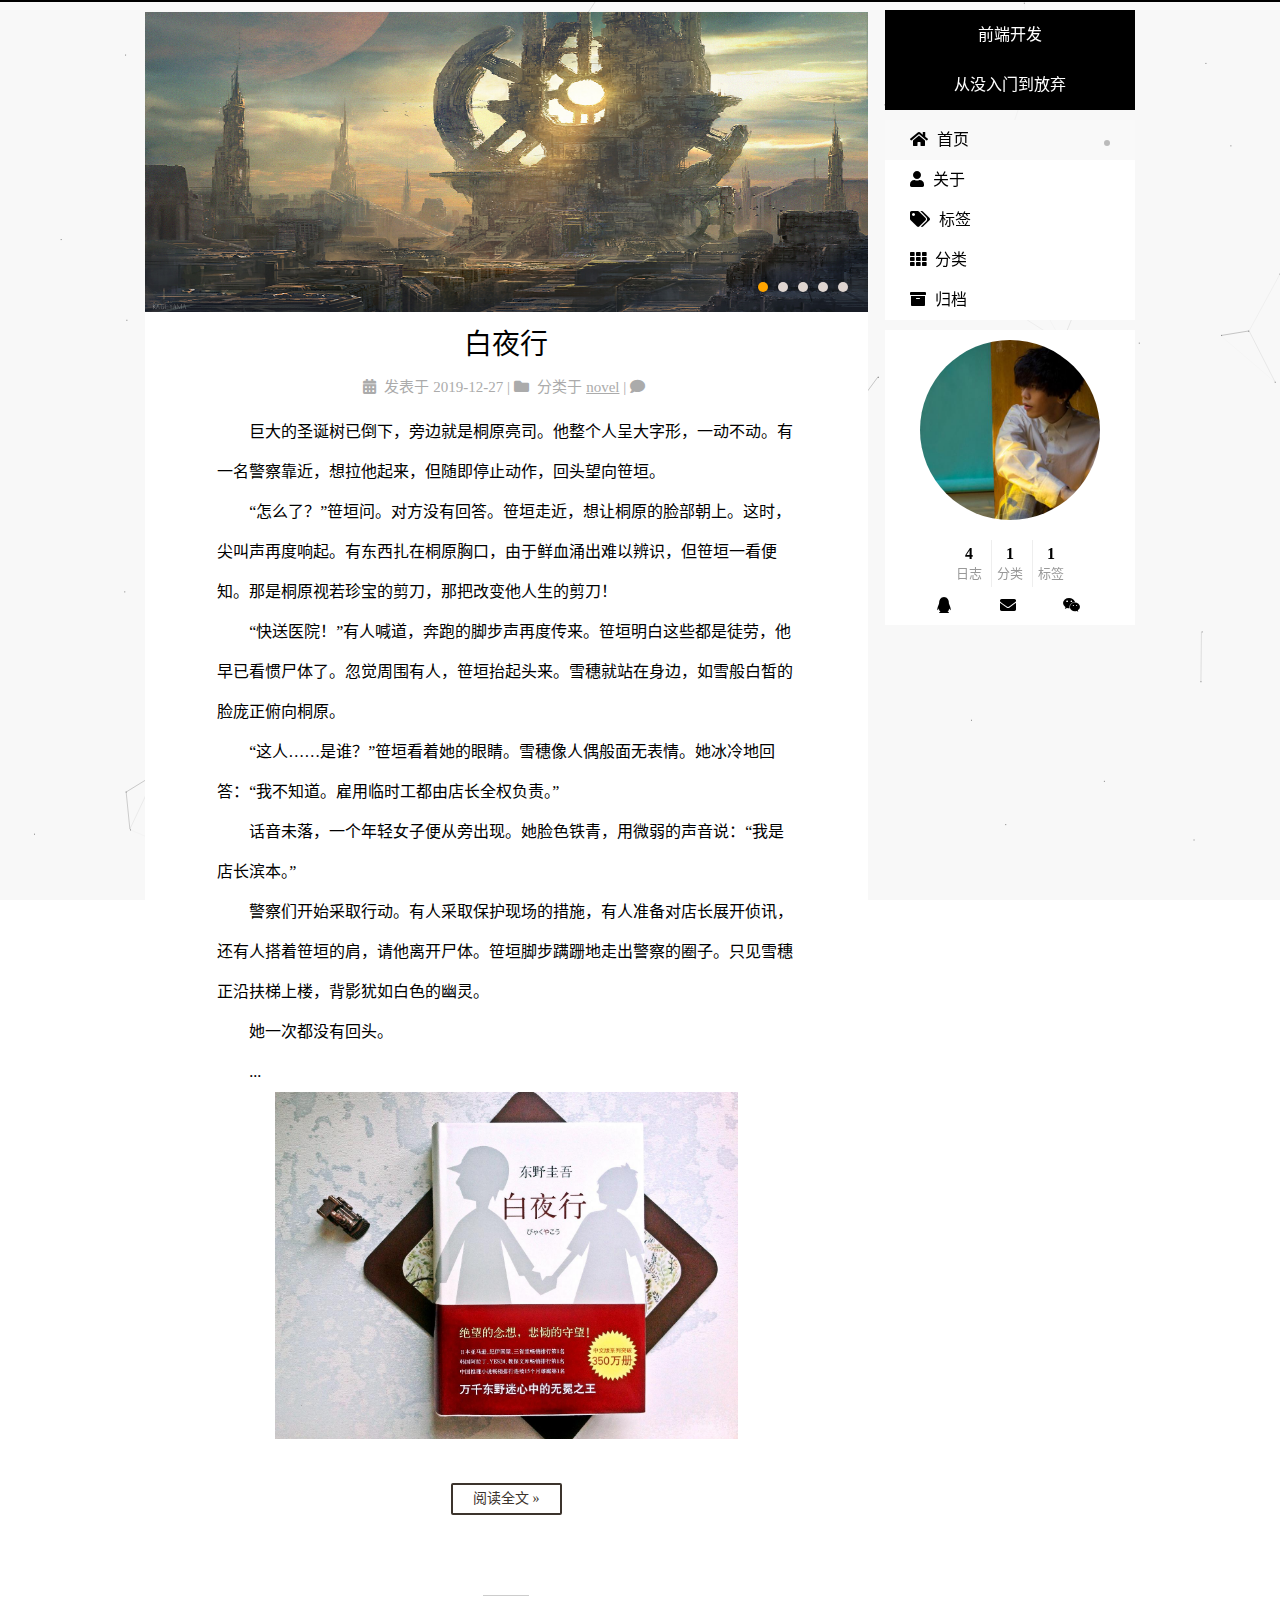
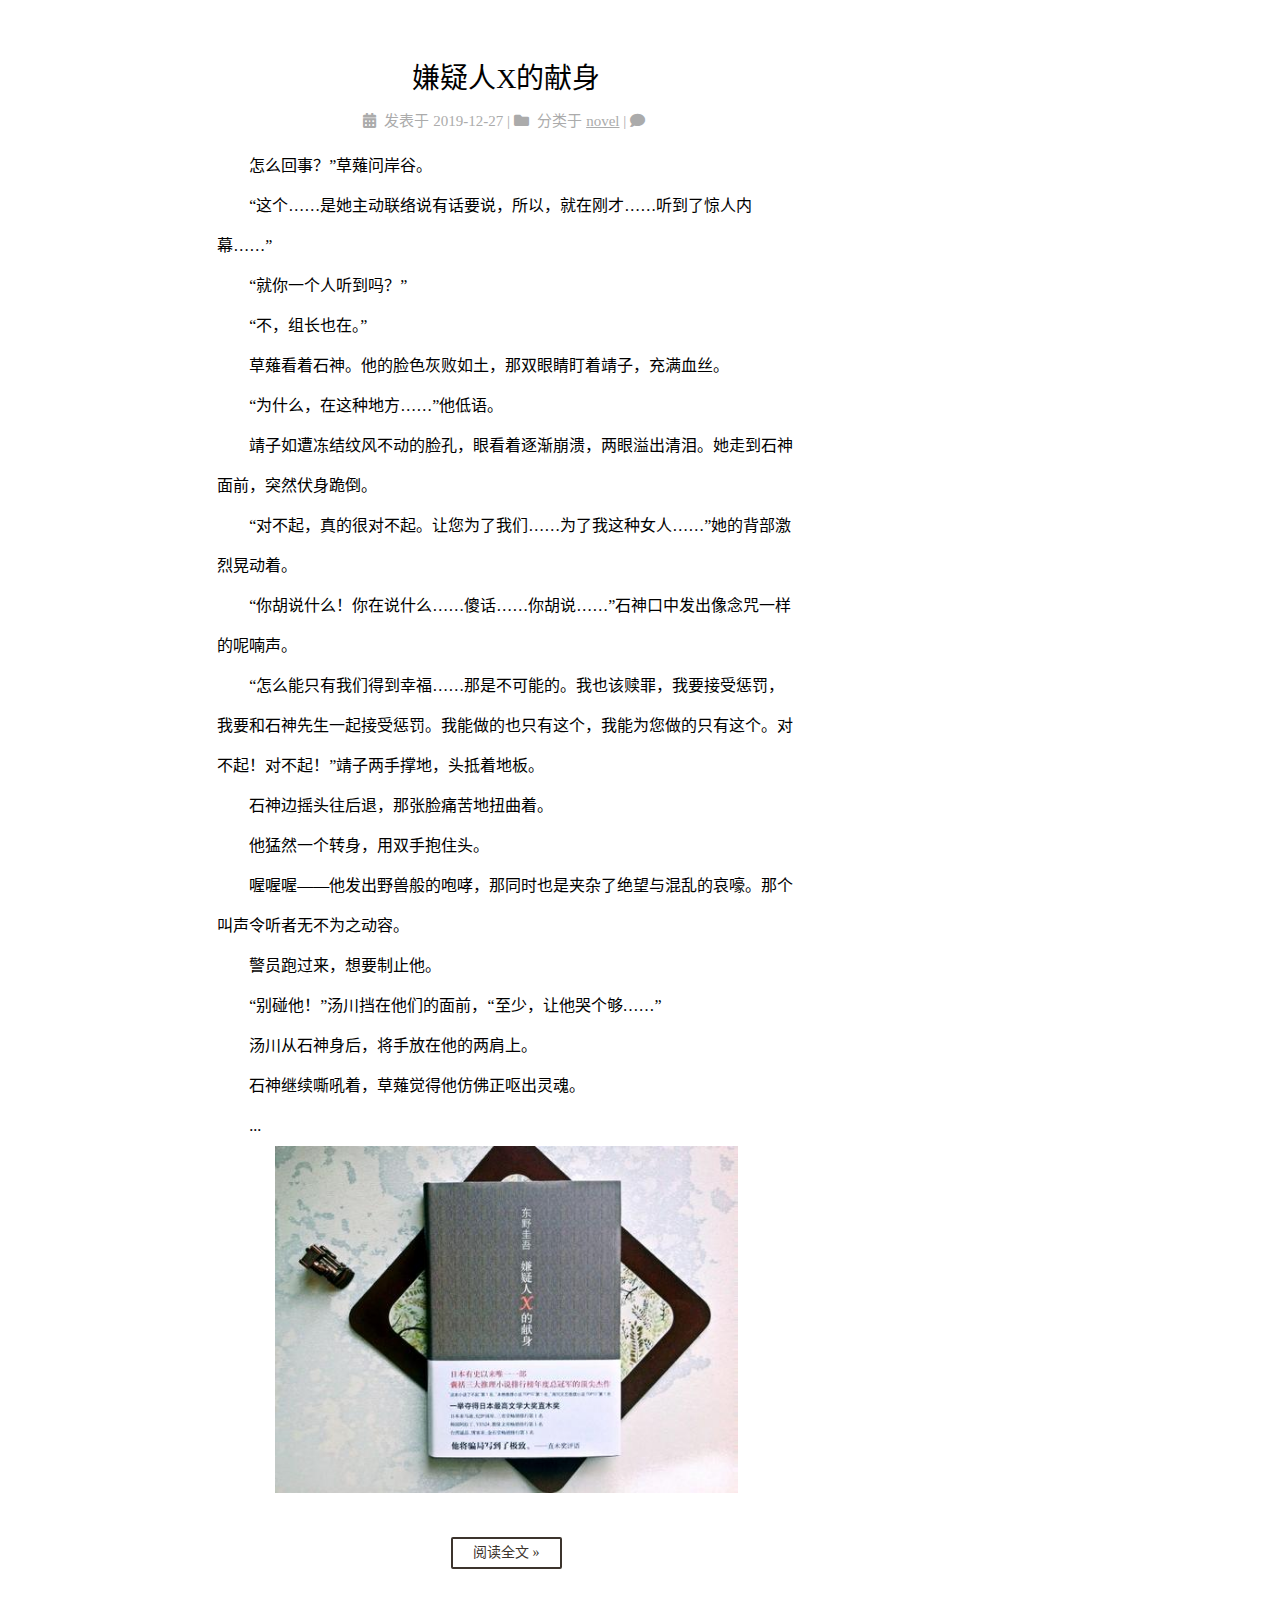
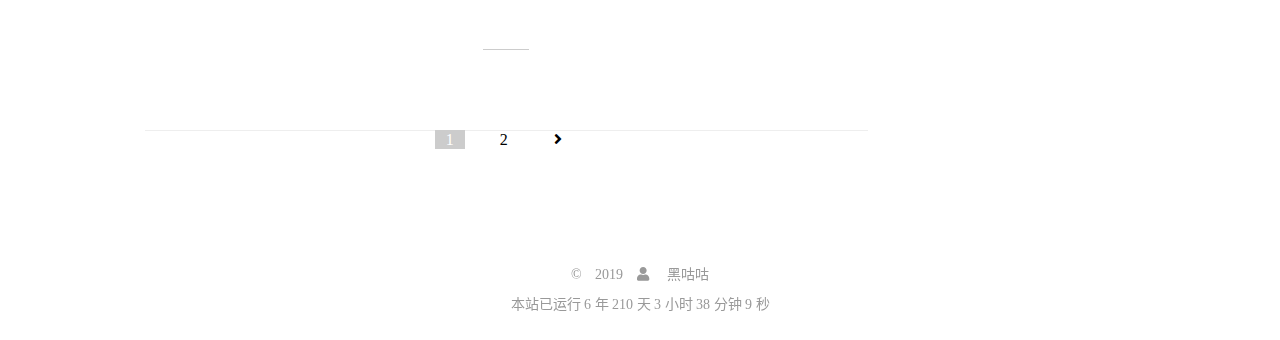
==== commit 77970bbf: "功能完善" ====
--- a/index.html
+++ b/index.html
@@ -83,8 +83,8 @@
 						<ul>
 							<li class="on"><a href="/index.html"><i class="fas fa-home"></i> 首页</a></li>
 							<li><a href="/about"><i class="fas fa-user"></i>  关于</a></li>
-							<li><a href=""><i class="fas fa-tags"></i> 标签</a></li>
-							<li><a href=""><i class="fas fa-th"></i> 分类</a></li>
+							<li><a href="/tags"><i class="fas fa-tags"></i> 标签</a></li>
+							<li><a href="/category"><i class="fas fa-th"></i> 分类</a></li>
 							<li><a href="/archive"><i class="fas fa-archive"></i> 归档</a></li>
 						</ul>
 					</div>
@@ -100,19 +100,19 @@
 						<!-- <iframe frameborder="no" border="0" marginwidth="0" marginheight="0" width=200 height=50 src="https://music.163.com/outchain/player?type=2&id=412902950&auto=0&height=32"></iframe> -->
 						<div class="site-state">
 							<div class="state-posts">
-								<a href="">
+								<a href="/archive">
 									<span class="state-count">4</span>
 									<span class="state-name">日志</span>
 								</a>
 							</div>
 							<div class="state-categories">
-								<a href="">
+								<a href="/category">
 									<span class="state-count">1</span>
 									<span class="state-name">分类</span>
 								</a>
 							</div>
 							<div class="state-tags">
-								<a href="">
+								<a href="/tags">
 									<span class="state-count">1</span>
 									<span class="state-name">标签</span>
 								</a>
@@ -166,7 +166,7 @@
 			<span>|</span>
 			<i class="fas fa-folder"></i>
 			<span>分类于</span>
-			<a class='folder'>novel</a>
+			<a class='folder' href="/category">novel</a>
 		</span>
 		
 		<span>
@@ -218,7 +218,7 @@
 			<span>|</span>
 			<i class="fas fa-folder"></i>
 			<span>分类于</span>
-			<a class='folder'>novel</a>
+			<a class='folder' href="/category">novel</a>
 		</span>
 		
 		<span>
--- a/public/css/heiGuang.css
+++ b/public/css/heiGuang.css
@@ -457,6 +457,7 @@
 .content-wrap ,
 .post-wrap{
 	width: 73%;
+	min-height: 700px;
 	background-color: #fff;
 }
 
@@ -590,14 +591,27 @@
 }
 
 .item-header ，
-.post-item-header {
-	width: 100%;
-}
-
-.post-item-header h1 {
+.post-item-header ,
+.category-item-header ,
+.tags-item-header {
+	width: 100%;
+}
+
+.post-item-header h1 ,
+.category-item-header h1 ,
+.tags-item-header h1 {
+	margin-top: 40px;
 	font-size: 28px;
 	font-family: "宋体";
 	font-weight: 500;
+}
+
+.category-all p ,
+.tags-all p{
+	margin-top: 10px;
+	width: 100%;
+	text-align: center;
+	text-indent: 0;
 }
 
 .item-header a {
@@ -670,6 +684,61 @@
 .post-item-main p{
 	text-align: left;
 	line-height: 40px;
+}
+
+.category-item-main ,
+.tags-item-main {
+	margin-top: 20px;
+}
+
+.category-all-main .category-list ,
+.tags-all-main .tags-list {
+    margin: 0;
+    padding: 0;
+}
+
+.category-posts ,
+.tags-posts {
+	margin: 10px;
+}
+
+.category-list-li ,
+.tags-list-li {
+    list-style: circle;
+    text-align: left;
+    margin: 5px 10px;
+}
+
+.category-posts-li , 
+.tags-posts-li {
+	list-style: ;
+    text-align: left;
+    margin: 10px 10px;
+}
+
+.category-list-li a ,
+.tags-list-li a{
+	font-size: 18px;
+	color: #3c342d;
+    text-decoration: none;
+    outline: none;
+    word-wrap: break-word;
+}
+
+.category-posts-li a ,
+.tags-posts-li a{
+	font-size: 18px;
+	color: #3c342d;
+    text-decoration: none;
+    outline: none;
+    border-bottom: 1px solid #999;
+    word-wrap: break-word;
+}
+
+.category-list-li span ,
+.tags-list-li span{
+	font-size: 18px;
+	color: #bbb;
 }
 
 .item-main a {
--- a/public/css/heiGuang.css
+++ b/public/css/heiGuang.css
@@ -457,6 +457,7 @@
 .content-wrap ,
 .post-wrap{
 	width: 73%;
+	min-height: 700px;
 	background-color: #fff;
 }
 
@@ -590,14 +591,27 @@
 }
 
 .item-header ，
-.post-item-header {
-	width: 100%;
-}
-
-.post-item-header h1 {
+.post-item-header ,
+.category-item-header ,
+.tags-item-header {
+	width: 100%;
+}
+
+.post-item-header h1 ,
+.category-item-header h1 ,
+.tags-item-header h1 {
+	margin-top: 40px;
 	font-size: 28px;
 	font-family: "宋体";
 	font-weight: 500;
+}
+
+.category-all p ,
+.tags-all p{
+	margin-top: 10px;
+	width: 100%;
+	text-align: center;
+	text-indent: 0;
 }
 
 .item-header a {
@@ -670,6 +684,61 @@
 .post-item-main p{
 	text-align: left;
 	line-height: 40px;
+}
+
+.category-item-main ,
+.tags-item-main {
+	margin-top: 20px;
+}
+
+.category-all-main .category-list ,
+.tags-all-main .tags-list {
+    margin: 0;
+    padding: 0;
+}
+
+.category-posts ,
+.tags-posts {
+	margin: 10px;
+}
+
+.category-list-li ,
+.tags-list-li {
+    list-style: circle;
+    text-align: left;
+    margin: 5px 10px;
+}
+
+.category-posts-li , 
+.tags-posts-li {
+	list-style: ;
+    text-align: left;
+    margin: 10px 10px;
+}
+
+.category-list-li a ,
+.tags-list-li a{
+	font-size: 18px;
+	color: #3c342d;
+    text-decoration: none;
+    outline: none;
+    word-wrap: break-word;
+}
+
+.category-posts-li a ,
+.tags-posts-li a{
+	font-size: 18px;
+	color: #3c342d;
+    text-decoration: none;
+    outline: none;
+    border-bottom: 1px solid #999;
+    word-wrap: break-word;
+}
+
+.category-list-li span ,
+.tags-list-li span{
+	font-size: 18px;
+	color: #bbb;
 }
 
 .item-main a {
